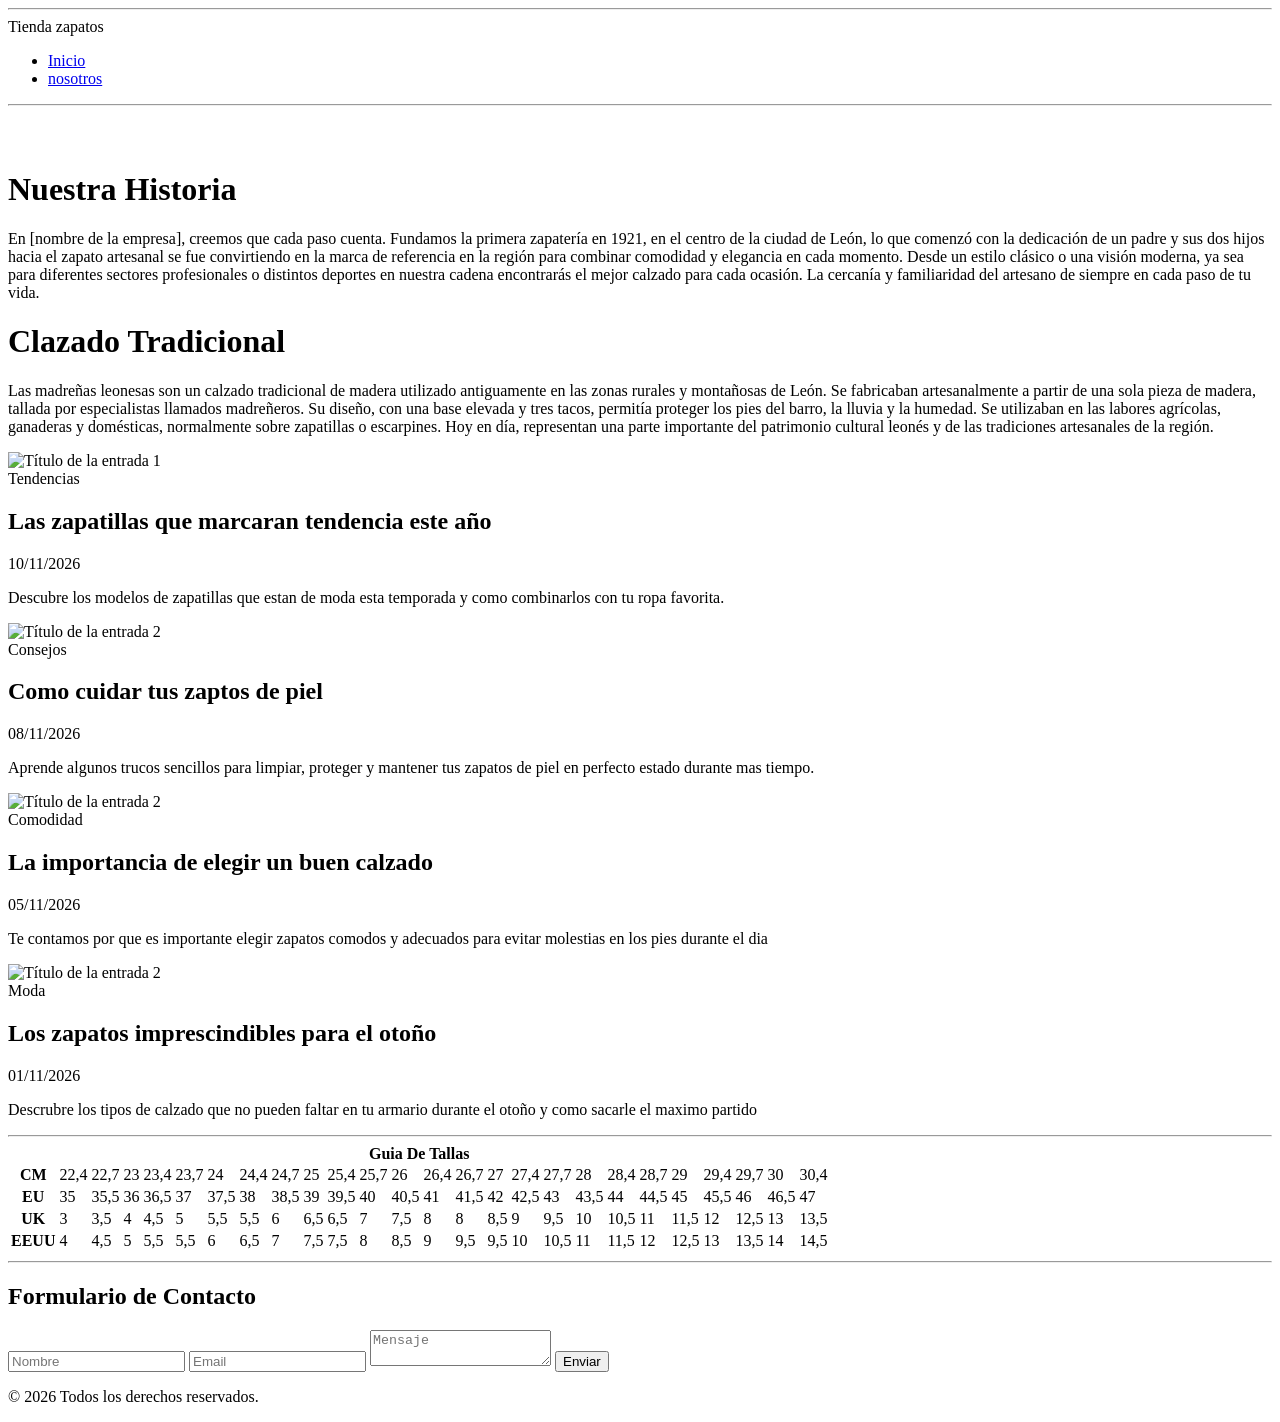
==== vistas/nosotros.html @ cf903756 "Add files via upload agregacion de la vista nosotros.html" ====
<!DOCTYPE html>
<html lang="en">

<head>
    <meta charset="UTF-8">
    <meta name="viewport" content="width=device-width, initial-scale=1.0">
    <title>nosotros</title>
    <link rel="stylesheet" href="css/nosotros.css">
</head>

<body>
    <header>
        <hr>
        <nav>
            <div class="logo">Tienda zapatos</div>
              <ul class="menu">
                <li><a href="#inicio">Inicio</a></li>
                <li><a href="nosotros.html">nosotros</a></li>
            </ul>
            
        </nav>
    </header>
    <hr>
    
        <br><br>

           <div class="contenedor-tarjetas">

                <div class="tarjeta">
                    <h1>Nuestra Historia</h1>
                    <div class="propiedad">
                        <p class="descripcion">En [nombre de la empresa], creemos que cada paso cuenta.
                        Fundamos la primera zapatería en 1921, en el centro de la ciudad de León, lo que comenzó con la dedicación de
                        un padre y sus dos hijos hacia el zapato artesanal se fue convirtiendo en la marca de referencia en la región para combinar comodidad
                        y elegancia en cada momento. Desde un estilo clásico o una visión moderna, ya sea para diferentes sectores profesionales
                        o distintos deportes en nuestra cadena encontrarás el mejor calzado para cada ocasión. La cercanía y familiaridad del artesano de
                        siempre en cada paso de tu vida.
                            </p>
                    
                    </div>
                    
                </div>

                   <div class="tarjeta">
                        <h1>Clazado Tradicional</h1>
                        <p class="descripcion">
                            Las madreñas leonesas son un calzado tradicional de madera utilizado antiguamente
                            en las zonas rurales y montañosas de León. Se fabricaban artesanalmente a partir
                            de una sola pieza de madera, tallada por especialistas llamados madreñeros. Su diseño,
                            con una base elevada y tres tacos, permitía proteger los pies del barro, la lluvia y
                            la humedad. Se utilizaban en las labores agrícolas, ganaderas y domésticas, normalmente
                            sobre zapatillas o escarpines. Hoy en día, representan una parte importante del
                            patrimonio cultural leonés y de las tradiciones artesanales de la región.
                        </p>
                    </div>
            </div>
        
        <div class="mayor">
            <div class="caja2">

                <article class="post">
                    <div class="post-imagen">
                        <img src="./img/nosotros/1.jpg" alt="Título de la entrada 1">
                    </div>
                    <div class="post-info">
                        <span class="post-categoria">Tendencias</span>
                        <h2>Las zapatillas que marcaran tendencia este año</h2>
                        <p class="post-fecha">10/11/2026</p>
                        <p>Descubre los modelos de zapatillas que estan de moda esta temporada
                            y como combinarlos con tu ropa favorita.
                        </p>
                    </div>
                </article>

                <!-- Artículo 2 -->
                <article class="post">
                    <div class="post-imagen">
                        <img src="./img/nosotros/2.jpg" alt="Título de la entrada 2">
                    </div>
                    <div class="post-info">
                        <span class="post-categoria">Consejos</span>
                        <h2>Como cuidar tus zaptos de piel</h2>
                        <p class="post-fecha">08/11/2026</p>
                        <p>Aprende algunos trucos sencillos para limpiar, proteger y mantener tus zapatos de piel en
                            perfecto estado durante mas tiempo.
                        </p>
                    </div>
                </article>
            </div>
            <div class="caja2">

                <article class="post">
                    <div class="post-imagen">
                        <img src="./img/nosotros/3.jpg" alt="Título de la entrada 2">
                    </div>
                    <div class="post-info">
                        <span class="post-categoria">Comodidad</span>
                        <h2>La importancia de elegir un buen calzado </h2>
                        <p class="post-fecha">05/11/2026</p>
                        <p>Te contamos por que es importante elegir zapatos comodos y adecuados para evitar
                            molestias en los pies durante el dia
                        </p>
                    </div>
                </article>

                <article class="post">
                    <div class="post-imagen">
                        <img src="./img/nosotros/4.jpg" alt="Título de la entrada 2">
                    </div>
                    <div class="post-info">
                        <span class="post-categoria">Moda</span>
                        <h2>Los zapatos imprescindibles para el otoño</h2>
                        <p class="post-fecha">01/11/2026</p>
                        <p>Descrubre los tipos de calzado que no pueden faltar en tu armario durante el otoño
                            y como sacarle el maximo partido
                        </p>
                    </div>
                </article>

            </div>
        </div>
        <hr>
        <div class="caja3">
                <table class="tallas">
                    <caption class="titulotab"><strong>Guia De Tallas</strong></caption>
                    <tbody>
                        <tr>
                            <th scope="row">CM</th>
                            <td>22,4</td>
                            <td>22,7</td>
                            <td>23</td>
                            <td>23,4</td>
                            <td>23,7</td>
                            <td>24</td>
                            <td>24,4</td>
                            <td>24,7</td>
                            <td>25</td>
                            <td>25,4</td>
                            <td>25,7</td>
                            <td>26</td>
                            <td>26,4</td>
                            <td>26,7</td>
                            <td>27</td>
                            <td>27,4</td>
                            <td>27,7</td>
                            <td>28</td>
                            <td>28,4</td>
                            <td>28,7</td>
                            <td>29</td>
                            <td>29,4</td>
                            <td>29,7</td>
                            <td>30</td>
                            <td>30,4</td>
                        </tr>
                        <tr>
                            <th scope="row">EU</th>
                            <td>35</td>
                            <td>35,5</td>
                            <td>36</td>
                            <td>36,5</td>
                            <td>37</td>
                            <td>37,5</td>
                            <td>38</td>
                            <td>38,5</td>
                            <td>39</td>
                            <td>39,5</td>
                            <td>40</td>
                            <td>40,5</td>
                            <td>41</td>
                            <td>41,5</td>
                            <td>42</td>
                            <td>42,5</td>
                            <td>43</td>
                            <td>43,5</td>
                            <td>44</td>
                            <td>44,5</td>
                            <td>45</td>
                            <td>45,5</td>
                            <td>46</td>
                            <td>46,5</td>
                            <td>47</td>
                        </tr>
                        <tr>
                            <th scope="row">UK</th>
                            <td>3</td>
                            <td>3,5</td>
                            <td>4</td>
                            <td>4,5</td>
                            <td>5</td>
                            <td>5,5</td>
                            <td>5,5</td>
                            <td>6</td>
                            <td>6,5</td>
                            <td>6,5</td>
                            <td>7</td>
                            <td>7,5</td>
                            <td>8</td>
                            <td>8</td>
                            <td>8,5</td>
                            <td>9</td>
                            <td>9,5</td>
                            <td>10</td>
                            <td>10,5</td>
                            <td>11</td>
                            <td>11,5</td>
                            <td>12</td>
                            <td>12,5</td>
                            <td>13</td>
                            <td>13,5</td>
                        </tr>
                        <tr>
                            <th scope="row">EEUU</th>
                            <td>4</td>
                            <td>4,5</td>
                            <td>5</td>
                            <td>5,5</td>
                            <td>5,5</td>
                            <td>6</td>
                            <td>6,5</td>
                            <td>7</td>
                            <td>7,5</td>
                            <td>7,5</td>
                            <td>8</td>
                            <td>8,5</td>
                            <td>9</td>
                            <td>9,5</td>
                            <td>9,5</td>
                            <td>10</td>
                            <td>10,5</td>
                            <td>11</td>
                            <td>11,5</td>
                            <td>12</td>
                            <td>12,5</td>
                            <td>13</td>
                            <td>13,5</td>
                            <td>14</td>
                            <td>14,5</td>
                        </tr>
                    </tbody>
                </table>
            </div>
     <hr>

        <section id="contacto">
            <h2>Formulario de Contacto</h2>
            <form action="#" method="post">
                <input type="text" id="nombre" name="nombre" placeholder="Nombre" aria-label="Nombre" required>
                <input type="email" id="email" name="email" placeholder="Email" aria-label="Email" required>
                <textarea id="mensaje" name="mensaje" placeholder="Mensaje" aria-label="Mensaje" required></textarea>
                <button type="submit">Enviar</button>
            </form>
        </section>
    

    <footer>
        <p>&copy; 2026 Todos los derechos reservados.</p>
    </footer>
</body>

</html>
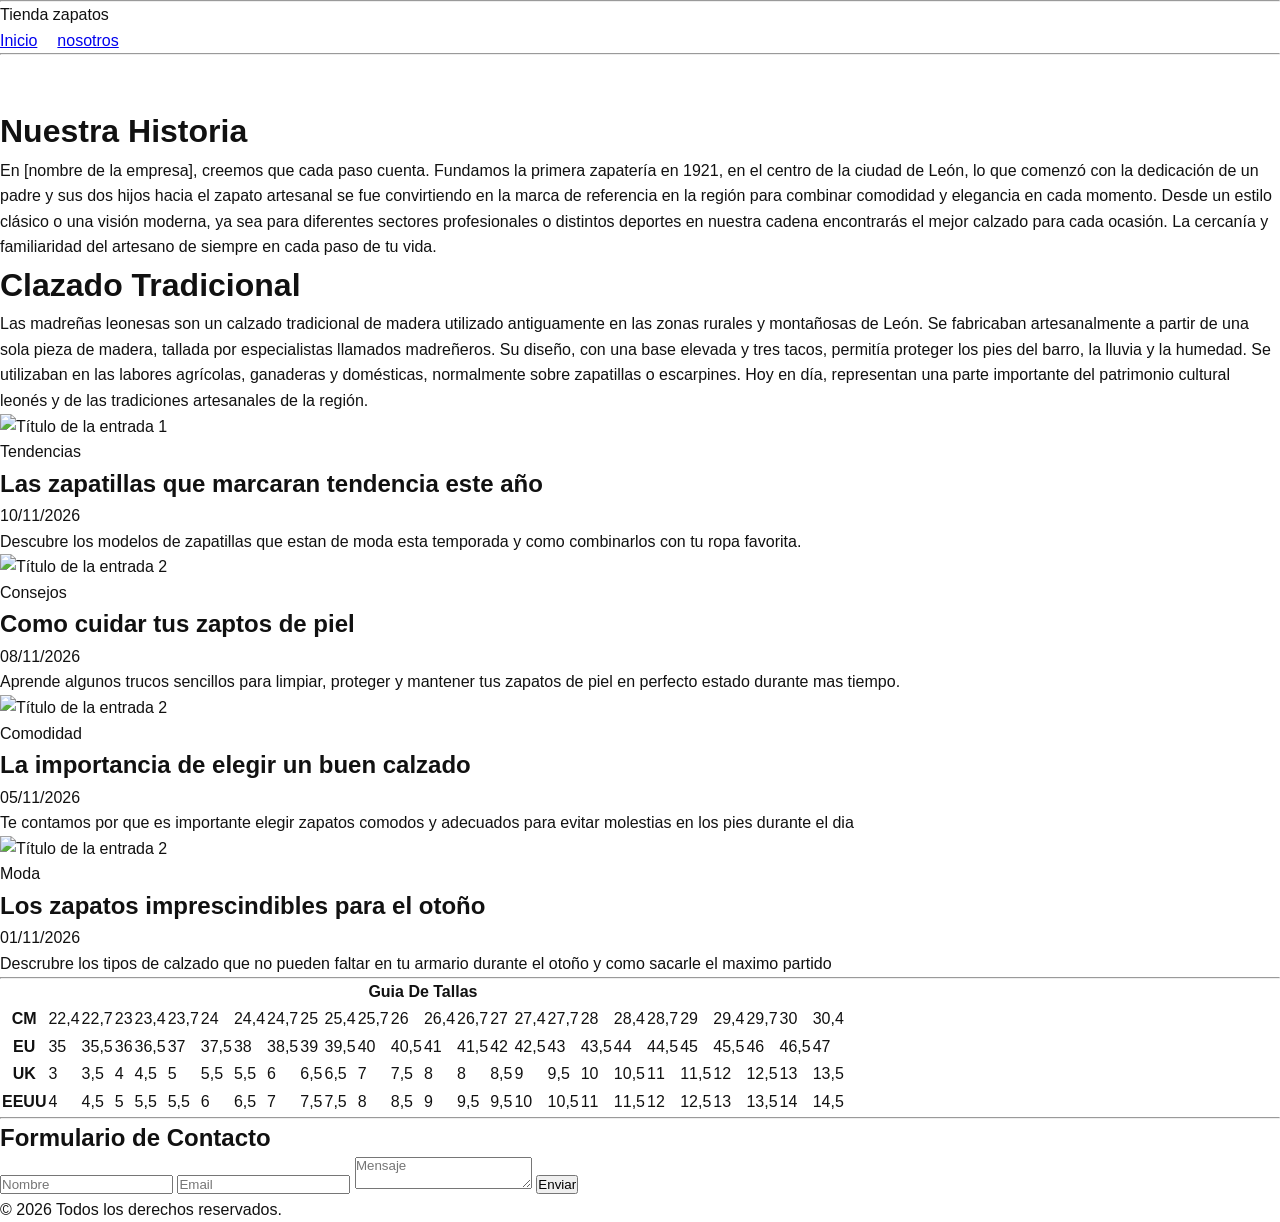
==== commit f6ced83c: "Actualización de CSS" ====
--- a/vistas/nosotros.html
+++ b/vistas/nosotros.html
@@ -5,10 +5,10 @@
     <meta charset="UTF-8">
     <meta name="viewport" content="width=device-width, initial-scale=1.0">
     <title>nosotros</title>
-    <link rel="stylesheet" href="css/nosotros.css">
+    <link rel="stylesheet" href="../css/estilosindex.css">
 </head>
 
-<body>
+<body class="pagina-nosotros">
     <header>
         <hr>
         <nav>
--- a/css/estilosindex.css
+++ b/css/estilosindex.css
@@ -0,0 +1,600 @@
+/* ==========================================================================
+   HOJA DE ESTILOS ÚNICA DEL SITIO
+   --------------------------------------------------------------------------
+   Sustituye a: estilosindex.css + estilos.css + css-ofertas.css
+
+   Cada página activa sus estilos propios con una clase en el <body>:
+     index.html       -> <body class="pagina-index">
+     novedades.html   -> <body class="pagina-novedades">
+     ofertas.html     -> <body class="pagina-ofertas">
+
+   Índice
+     1. Reset y base
+     2. Componentes compartidos (logo, tarjeta de zapato)
+     3. Página: Index
+     4. Página: Novedades
+     5. Página: Ofertas
+     6. Responsive (Index)
+   ========================================================================== */
+
+
+/* ==========================================================================
+   1. RESET Y BASE
+   ========================================================================== */
+* {
+    margin: 0;
+    padding: 0;
+    box-sizing: border-box;
+    font-family: Arial, sans-serif;
+}
+
+body {
+    line-height: 1.6;
+    color: #111;
+    background-color: #fff;
+}
+
+
+/* ==========================================================================
+   2. COMPONENTES COMPARTIDOS
+   ========================================================================== */
+
+/* Logo en imagen (index y novedades) */
+.logo img {
+    height: 35px;
+    width: auto;
+    display: block;
+}
+
+/* Cabecera clara (index y novedades) */
+.pagina-index header,
+.pagina-novedades header {
+    background-color: #fff;
+    box-shadow: 0 2px 5px rgba(0, 0, 0, 0.1);
+}
+
+.pagina-index header > div,
+.pagina-novedades header > nav {
+    max-width: 1200px;
+    margin: 0 auto;
+    padding: 1rem 2rem;
+    display: flex;
+    justify-content: space-between;
+    align-items: center;
+}
+
+/* Menú de navegación (index y novedades) */
+.pagina-index nav ul,
+.pagina-novedades nav ul {
+    display: flex;
+    align-items: center;
+    gap: 2rem;
+    list-style: none;
+    color: #333;
+    font-size: 0.95rem;
+    font-weight: 600;
+}
+
+.pagina-index nav a,
+.pagina-novedades nav a {
+    text-decoration: none;
+    color: #333;
+    transition: color 0.3s;
+}
+
+.pagina-index nav a:hover,
+.pagina-novedades nav a:hover {
+    color: #888;
+}
+
+/* Contenedor central de secciones (index y novedades) */
+.pagina-index main section,
+.pagina-novedades #imagenes {
+    max-width: 1200px;
+    margin: 0 auto 4rem auto;
+    padding: 0 2rem;
+}
+
+/* Tarjeta de zapato (index y novedades) */
+.zapatos {
+    background-color: transparent;
+    color: #111;
+}
+
+.caja-imagen {
+    position: relative;
+    background-color: #f3f3f1;
+    aspect-ratio: 1 / 1;
+    display: flex;
+    align-items: center;
+    justify-content: center;
+    margin-bottom: 0.75rem;
+    overflow: hidden;
+}
+
+.etiqueta-nuevo {
+    position: absolute;
+    top: 12px;
+    left: 12px;
+    background-color: #fff;
+    color: #111;
+    font-size: 0.75rem;
+    font-weight: bold;
+    padding: 3px 10px;
+    z-index: 1;
+}
+
+.imagenZapato {
+    width: 100%;
+    height: 100%;
+    object-fit: cover;
+    transition: transform 0.3s;
+}
+
+.zapatos:hover .imagenZapato {
+    transform: scale(1.05);
+}
+
+.zapatos h2 {
+    font-size: 1rem;
+    margin-bottom: 0.2rem;
+}
+
+.zapatos .descripcion {
+    color: #757575;
+    font-size: 0.875rem;
+    margin-bottom: 0.4rem;
+}
+
+.zapatos .precio {
+    font-size: 0.95rem;
+    color: #111;
+    font-weight: bold;
+}
+
+
+/* ==========================================================================
+   3. PÁGINA: INDEX
+   ========================================================================== */
+
+/* Presentación principal */
+.pagina-index .titulo {
+    background-color: #030d1b;
+    padding: 4rem 2rem;
+    margin-bottom: 2.5rem;
+    display: flex;
+    align-items: center;
+    justify-content: center;
+    gap: 3rem;
+}
+
+.pagina-index .titulo > div {
+    flex: 1;
+    max-width: 600px;
+}
+
+.pagina-index .contenedor-titulo {
+    max-width: 600px;
+    margin: 0 auto;
+}
+
+.pagina-index .titulo h1 {
+    font-size: 3rem;
+    font-weight: 900;
+    text-transform: uppercase;
+    color: #bbb;
+    margin-bottom: 1rem;
+    line-height: 1.2;
+}
+
+.pagina-index .titulo p {
+    color: #a2a2a2;
+    font-size: 1rem;
+    margin-bottom: 1.5rem;
+}
+
+.pagina-index .titulo img {
+    width: 100%;
+    max-height: 400px;
+    object-fit: contain;
+    display: block;
+    mask-image: radial-gradient(circle, black 60%, transparent 100%);
+}
+
+/* Botones */
+.pagina-index button {
+    border: none;
+    padding: 0.8rem 1.5rem;
+    margin-right: 0.5rem;
+    background-color: #111;
+    cursor: pointer;
+    transition: background-color 0.3s;
+}
+
+.pagina-index button a {
+    color: #fff;
+    text-decoration: none;
+    font-weight: bold;
+    font-size: 0.9rem;
+}
+
+.pagina-index button:hover {
+    background-color: #555;
+}
+
+/* Títulos de sección
+   (:where() mantiene la especificidad baja para que ".zapatos h2" siga ganando) */
+:where(.pagina-index) main section h2 {
+    font-size: 1.8rem;
+    margin-bottom: 1.5rem;
+    font-weight: 800;
+}
+
+/* Categorías */
+.pagina-index main section:first-of-type > div {
+    display: grid;
+    grid-template-columns: repeat(5, 1fr);
+    gap: 1.5rem;
+}
+
+.pagina-index main section:first-of-type h2 {
+    grid-column: 1 / -1;
+}
+
+.pagina-index main section:first-of-type a {
+    text-decoration: none;
+    color: #111;
+    text-align: center;
+    background-color: #f3f3f1;
+    overflow: hidden;
+    transition: transform 0.3s;
+}
+
+.pagina-index main section:first-of-type a:hover {
+    transform: translateY(-5px);
+}
+
+.pagina-index main section:first-of-type img {
+    width: 100%;
+    height: 180px;
+    object-fit: cover;
+    display: block;
+}
+
+.pagina-index main section:first-of-type a p {
+    padding: 0.8rem;
+    font-weight: bold;
+    font-size: 1rem;
+}
+
+/* Productos destacados */
+.pagina-index .grid {
+    display: grid;
+    grid-template-columns: repeat(4, 1fr);
+    gap: 2rem;
+}
+
+/* Footer */
+.pagina-index footer {
+    background-color: #111;
+    color: #fff;
+    padding: 2rem;
+    margin-top: 3rem;
+}
+
+.pagina-index footer > div {
+    max-width: 1200px;
+    margin: 0 auto;
+    display: flex;
+    justify-content: space-between;
+    align-items: center;
+    font-size: 0.9rem;
+}
+
+
+/* ==========================================================================
+   4. PÁGINA: NOVEDADES
+   ========================================================================== */
+
+/* Banner de título */
+.pagina-novedades .titulo {
+    background-color: #f3f3f1;
+    padding: 3rem 2rem;
+    margin-bottom: 2.5rem;
+}
+
+.pagina-novedades .contenedor-titulo {
+    max-width: 1200px;
+    margin: 0 auto;
+}
+
+.pagina-novedades .titulo h1 {
+    font-size: 3rem;
+    font-weight: 900;
+    text-transform: uppercase;
+    color: #111;
+    margin-bottom: 0.5rem;
+}
+
+.pagina-novedades .titulo p {
+    color: #666;
+    font-size: 1rem;
+}
+
+/* Rejilla de zapatos */
+.pagina-novedades .contenedor-imagenes {
+    display: grid;
+    grid-template-columns: repeat(auto-fit, minmax(300px, 1fr));
+    gap: 2rem;
+}
+
+/* Conserva la altura fija que tenía esta página (bórralo para que la foto
+   rellene todo el cuadrado, como en index) */
+.pagina-novedades .imagenZapato {
+    height: 200px;
+}
+
+
+/* ==========================================================================
+   5. PÁGINA: OFERTAS
+   ========================================================================== */
+.pagina-ofertas {
+    line-height: normal;
+    color: #222;
+    background: #f5f5f5;
+}
+
+/* Accesibilidad: texto solo para lectores de pantalla */
+.sr-only {
+    position: absolute;
+    width: 1px;
+    height: 1px;
+    padding: 0;
+    margin: -1px;
+    overflow: hidden;
+    clip: rect(0, 0, 0, 0);
+    white-space: nowrap;
+    border: 0;
+}
+
+.wrap {
+    width: 90%;
+    max-width: 1200px;
+    margin: auto;
+}
+
+.enlace {
+    color: inherit;
+    text-decoration: none;
+}
+
+/* Menú y pie */
+.cabecera,
+.pie {
+    padding: 20px 0;
+    background: #181818;
+    color: white;
+}
+
+.bar,
+.pie-contenido,
+.catalogo-head {
+    display: flex;
+    justify-content: space-between;
+    align-items: center;
+    gap: 20px;
+}
+
+.pagina-ofertas .logo {
+    font-size: 36px;
+    font-weight: bold;
+    text-transform: uppercase;
+}
+
+.menu,
+.redes-sociales {
+    display: flex;
+    flex-wrap: wrap;
+    gap: 20px;
+    list-style: none;
+    padding: 0;
+    margin: 0;
+}
+
+.enlace-menu {
+    display: inline-block;
+    padding: 8px 0;
+}
+
+.enlace-menu:hover,
+.enlace-social:hover,
+.activo {
+    color: #ffab70;
+}
+
+.pie {
+    font-size: 14px;
+    color: #ccc;
+}
+
+.enlace-social {
+    display: inline-block;
+    padding: 8px;
+    font-size: 24px;
+}
+
+/* Catálogo */
+.catalogo {
+    padding: 32px 0;
+}
+
+.catalogo-head {
+    margin-bottom: 24px;
+}
+
+.pagina-ofertas .titulo,
+.nombre,
+.precios {
+    margin: 0;
+}
+
+.pagina-ofertas .titulo {
+    margin-top: 12px;
+    font-size: 28px;
+}
+
+.nombre {
+    font-size: 23px;
+}
+
+.ofertas-grid {
+    display: grid;
+    grid-template-columns: repeat(3, 1fr);
+    gap: 24px;
+}
+
+.producto {
+    background: white;
+    border: 1px solid #ddd;
+    border-radius: 8px;
+    overflow: hidden;
+}
+
+.producto-foto {
+    position: relative;
+}
+
+.imagen {
+    display: block;
+    width: 100%;
+    aspect-ratio: 4 / 3;
+    object-fit: cover;
+}
+
+.descuento {
+    position: absolute;
+    top: 12px;
+    left: 12px;
+    padding: 8px;
+    background: #a52c22;
+    color: white;
+    font-weight: bold;
+}
+
+.producto-info {
+    padding: 20px;
+}
+
+.categoria,
+.pagina-ofertas .descripcion {
+    color: #555;
+    font-size: 14px;
+    line-height: 1.5;
+}
+
+.categoria {
+    margin: 0 0 8px;
+}
+
+.pagina-ofertas .descripcion {
+    margin: 14px 0;
+}
+
+.pagina-ofertas .precio {
+    color: #a52c22;
+    font-size: 25px;
+    font-weight: bold;
+}
+
+.precio-anterior {
+    margin-left: 12px;
+    color: #666;
+}
+
+
+/* ==========================================================================
+   6. RESPONSIVE (INDEX)
+   ========================================================================== */
+
+/* Tablet */
+@media (max-width: 900px) {
+    .pagina-index nav ul {
+        gap: 1rem;
+        flex-wrap: wrap;
+    }
+
+    .pagina-index .titulo {
+        gap: 1.5rem;
+    }
+
+    .pagina-index .titulo h1 {
+        font-size: 2.3rem;
+    }
+
+    .pagina-index .grid {
+        grid-template-columns: repeat(2, 1fr);
+    }
+
+    .pagina-index main section:first-of-type > div {
+        grid-template-columns: repeat(3, 1fr);
+    }
+}
+
+/* Móvil */
+@media (max-width: 600px) {
+    .pagina-index header > div {
+        flex-direction: column;
+        gap: 1rem;
+    }
+
+    .pagina-index nav ul {
+        justify-content: center;
+        gap: 0.8rem 1rem;
+    }
+
+    .pagina-index nav a {
+        font-size: 0.85rem;
+    }
+
+    .pagina-index .titulo {
+        flex-direction: column;
+        padding: 2.5rem 1.5rem;
+        text-align: center;
+    }
+
+    .pagina-index .titulo h1 {
+        font-size: 2rem;
+    }
+
+    .pagina-index .titulo > div {
+        width: 100%;
+    }
+
+    .pagina-index .titulo img {
+        max-height: 250px;
+    }
+
+    .pagina-index main section {
+        padding: 0 1.2rem;
+    }
+
+    .pagina-index main section:first-of-type > div {
+        grid-template-columns: repeat(2, 1fr);
+        gap: 1rem;
+    }
+
+    .pagina-index main section:first-of-type img {
+        height: 130px;
+    }
+
+    .pagina-index .grid {
+        grid-template-columns: repeat(2, 1fr);
+        gap: 1rem;
+    }
+
+    .pagina-index footer > div {
+        flex-direction: column;
+        gap: 0.5rem;
+        text-align: center;
+    }
+}
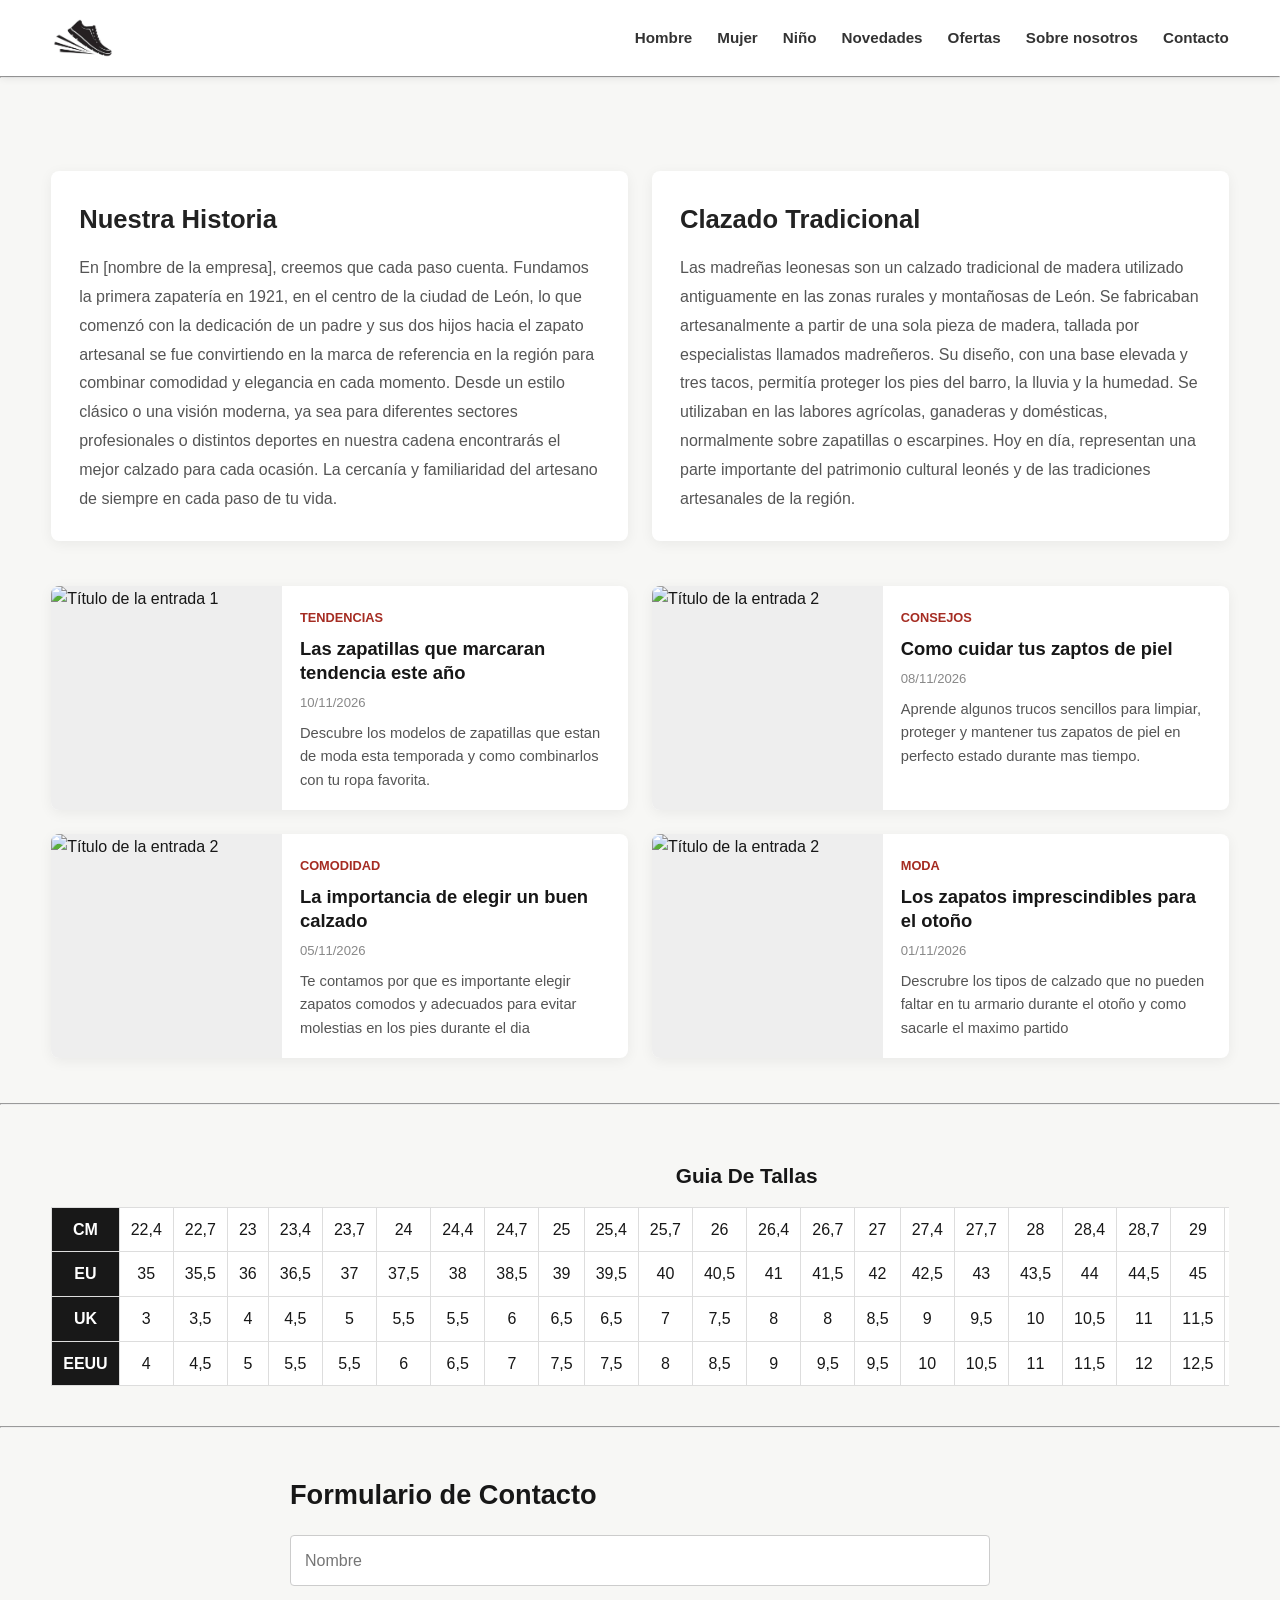
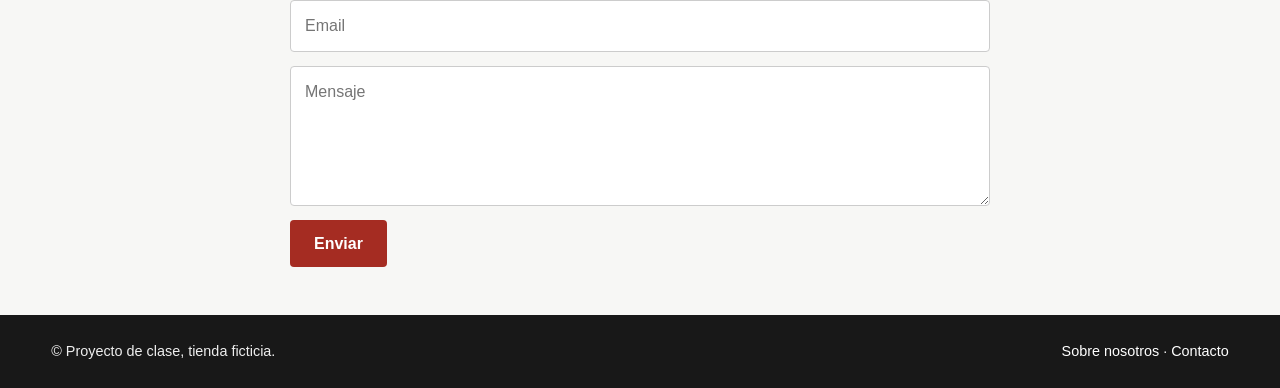
==== commit 17b89026: "Modificación y ajustes de css para novedades.html y ofertas.html" ====
--- a/vistas/nosotros.html
+++ b/vistas/nosotros.html
@@ -1,259 +1,278 @@
+<!-- ./vistas/nosotros.html -->
 <!DOCTYPE html>
-<html lang="en">
+<html lang="es">
 
 <head>
     <meta charset="UTF-8">
     <meta name="viewport" content="width=device-width, initial-scale=1.0">
-    <title>nosotros</title>
+    <title>Sobre nosotros</title>
     <link rel="stylesheet" href="../css/estilosindex.css">
 </head>
 
 <body class="pagina-nosotros">
     <header>
-        <hr>
-        <nav>
-            <div class="logo">Tienda zapatos</div>
-              <ul class="menu">
-                <li><a href="#inicio">Inicio</a></li>
-                <li><a href="nosotros.html">nosotros</a></li>
-            </ul>
-            
-        </nav>
+        <div>
+            <div class="logo">
+                <a href="../index.html">
+                    <img src="../media/logo.png" alt="Imagen de marca">
+                </a>
+            </div>
+            <nav>
+                <ul>
+                    <li><a href="./hombre.html">Hombre</a></li>
+                    <li><a href="./mujer.html">Mujer</a></li>
+                    <li><a href="./ninyo.html">Niño</a></li>
+                    <li><a href="./novedades.html">Novedades</a></li>
+                    <li><a href="./ofertas.html">Ofertas</a></li>
+                    <li><a href="./nosotros.html">Sobre nosotros</a></li>
+                    <li><a href="./nosotros.html#contacto">Contacto</a></li>
+                </ul>
+            </nav>
+        </div>
     </header>
     <hr>
-    
-        <br><br>
-
-           <div class="contenedor-tarjetas">
-
-                <div class="tarjeta">
-                    <h1>Nuestra Historia</h1>
-                    <div class="propiedad">
-                        <p class="descripcion">En [nombre de la empresa], creemos que cada paso cuenta.
-                        Fundamos la primera zapatería en 1921, en el centro de la ciudad de León, lo que comenzó con la dedicación de
-                        un padre y sus dos hijos hacia el zapato artesanal se fue convirtiendo en la marca de referencia en la región para combinar comodidad
-                        y elegancia en cada momento. Desde un estilo clásico o una visión moderna, ya sea para diferentes sectores profesionales
-                        o distintos deportes en nuestra cadena encontrarás el mejor calzado para cada ocasión. La cercanía y familiaridad del artesano de
-                        siempre en cada paso de tu vida.
-                            </p>
-                    
-                    </div>
-                    
-                </div>
-
-                   <div class="tarjeta">
-                        <h1>Clazado Tradicional</h1>
-                        <p class="descripcion">
-                            Las madreñas leonesas son un calzado tradicional de madera utilizado antiguamente
-                            en las zonas rurales y montañosas de León. Se fabricaban artesanalmente a partir
-                            de una sola pieza de madera, tallada por especialistas llamados madreñeros. Su diseño,
-                            con una base elevada y tres tacos, permitía proteger los pies del barro, la lluvia y
-                            la humedad. Se utilizaban en las labores agrícolas, ganaderas y domésticas, normalmente
-                            sobre zapatillas o escarpines. Hoy en día, representan una parte importante del
-                            patrimonio cultural leonés y de las tradiciones artesanales de la región.
-                        </p>
-                    </div>
+
+    <br><br>
+
+    <div class="contenedor-tarjetas">
+
+        <div class="tarjeta">
+            <h1>Nuestra Historia</h1>
+            <div class="propiedad">
+                <p class="descripcion">En [nombre de la empresa], creemos que cada paso cuenta.
+                    Fundamos la primera zapatería en 1921, en el centro de la ciudad de León, lo que comenzó con la
+                    dedicación de
+                    un padre y sus dos hijos hacia el zapato artesanal se fue convirtiendo en la marca de referencia en
+                    la región para combinar comodidad
+                    y elegancia en cada momento. Desde un estilo clásico o una visión moderna, ya sea para diferentes
+                    sectores profesionales
+                    o distintos deportes en nuestra cadena encontrarás el mejor calzado para cada ocasión. La cercanía y
+                    familiaridad del artesano de
+                    siempre en cada paso de tu vida.
+                </p>
+
             </div>
-        
-        <div class="mayor">
-            <div class="caja2">
-
-                <article class="post">
-                    <div class="post-imagen">
-                        <img src="./img/nosotros/1.jpg" alt="Título de la entrada 1">
-                    </div>
-                    <div class="post-info">
-                        <span class="post-categoria">Tendencias</span>
-                        <h2>Las zapatillas que marcaran tendencia este año</h2>
-                        <p class="post-fecha">10/11/2026</p>
-                        <p>Descubre los modelos de zapatillas que estan de moda esta temporada
-                            y como combinarlos con tu ropa favorita.
-                        </p>
-                    </div>
-                </article>
-
-                <!-- Artículo 2 -->
-                <article class="post">
-                    <div class="post-imagen">
-                        <img src="./img/nosotros/2.jpg" alt="Título de la entrada 2">
-                    </div>
-                    <div class="post-info">
-                        <span class="post-categoria">Consejos</span>
-                        <h2>Como cuidar tus zaptos de piel</h2>
-                        <p class="post-fecha">08/11/2026</p>
-                        <p>Aprende algunos trucos sencillos para limpiar, proteger y mantener tus zapatos de piel en
-                            perfecto estado durante mas tiempo.
-                        </p>
-                    </div>
-                </article>
-            </div>
-            <div class="caja2">
-
-                <article class="post">
-                    <div class="post-imagen">
-                        <img src="./img/nosotros/3.jpg" alt="Título de la entrada 2">
-                    </div>
-                    <div class="post-info">
-                        <span class="post-categoria">Comodidad</span>
-                        <h2>La importancia de elegir un buen calzado </h2>
-                        <p class="post-fecha">05/11/2026</p>
-                        <p>Te contamos por que es importante elegir zapatos comodos y adecuados para evitar
-                            molestias en los pies durante el dia
-                        </p>
-                    </div>
-                </article>
-
-                <article class="post">
-                    <div class="post-imagen">
-                        <img src="./img/nosotros/4.jpg" alt="Título de la entrada 2">
-                    </div>
-                    <div class="post-info">
-                        <span class="post-categoria">Moda</span>
-                        <h2>Los zapatos imprescindibles para el otoño</h2>
-                        <p class="post-fecha">01/11/2026</p>
-                        <p>Descrubre los tipos de calzado que no pueden faltar en tu armario durante el otoño
-                            y como sacarle el maximo partido
-                        </p>
-                    </div>
-                </article>
-
-            </div>
-        </div>
-        <hr>
-        <div class="caja3">
-                <table class="tallas">
-                    <caption class="titulotab"><strong>Guia De Tallas</strong></caption>
-                    <tbody>
-                        <tr>
-                            <th scope="row">CM</th>
-                            <td>22,4</td>
-                            <td>22,7</td>
-                            <td>23</td>
-                            <td>23,4</td>
-                            <td>23,7</td>
-                            <td>24</td>
-                            <td>24,4</td>
-                            <td>24,7</td>
-                            <td>25</td>
-                            <td>25,4</td>
-                            <td>25,7</td>
-                            <td>26</td>
-                            <td>26,4</td>
-                            <td>26,7</td>
-                            <td>27</td>
-                            <td>27,4</td>
-                            <td>27,7</td>
-                            <td>28</td>
-                            <td>28,4</td>
-                            <td>28,7</td>
-                            <td>29</td>
-                            <td>29,4</td>
-                            <td>29,7</td>
-                            <td>30</td>
-                            <td>30,4</td>
-                        </tr>
-                        <tr>
-                            <th scope="row">EU</th>
-                            <td>35</td>
-                            <td>35,5</td>
-                            <td>36</td>
-                            <td>36,5</td>
-                            <td>37</td>
-                            <td>37,5</td>
-                            <td>38</td>
-                            <td>38,5</td>
-                            <td>39</td>
-                            <td>39,5</td>
-                            <td>40</td>
-                            <td>40,5</td>
-                            <td>41</td>
-                            <td>41,5</td>
-                            <td>42</td>
-                            <td>42,5</td>
-                            <td>43</td>
-                            <td>43,5</td>
-                            <td>44</td>
-                            <td>44,5</td>
-                            <td>45</td>
-                            <td>45,5</td>
-                            <td>46</td>
-                            <td>46,5</td>
-                            <td>47</td>
-                        </tr>
-                        <tr>
-                            <th scope="row">UK</th>
-                            <td>3</td>
-                            <td>3,5</td>
-                            <td>4</td>
-                            <td>4,5</td>
-                            <td>5</td>
-                            <td>5,5</td>
-                            <td>5,5</td>
-                            <td>6</td>
-                            <td>6,5</td>
-                            <td>6,5</td>
-                            <td>7</td>
-                            <td>7,5</td>
-                            <td>8</td>
-                            <td>8</td>
-                            <td>8,5</td>
-                            <td>9</td>
-                            <td>9,5</td>
-                            <td>10</td>
-                            <td>10,5</td>
-                            <td>11</td>
-                            <td>11,5</td>
-                            <td>12</td>
-                            <td>12,5</td>
-                            <td>13</td>
-                            <td>13,5</td>
-                        </tr>
-                        <tr>
-                            <th scope="row">EEUU</th>
-                            <td>4</td>
-                            <td>4,5</td>
-                            <td>5</td>
-                            <td>5,5</td>
-                            <td>5,5</td>
-                            <td>6</td>
-                            <td>6,5</td>
-                            <td>7</td>
-                            <td>7,5</td>
-                            <td>7,5</td>
-                            <td>8</td>
-                            <td>8,5</td>
-                            <td>9</td>
-                            <td>9,5</td>
-                            <td>9,5</td>
-                            <td>10</td>
-                            <td>10,5</td>
-                            <td>11</td>
-                            <td>11,5</td>
-                            <td>12</td>
-                            <td>12,5</td>
-                            <td>13</td>
-                            <td>13,5</td>
-                            <td>14</td>
-                            <td>14,5</td>
-                        </tr>
-                    </tbody>
-                </table>
-            </div>
-     <hr>
-
-        <section id="contacto">
-            <h2>Formulario de Contacto</h2>
-            <form action="#" method="post">
-                <input type="text" id="nombre" name="nombre" placeholder="Nombre" aria-label="Nombre" required>
-                <input type="email" id="email" name="email" placeholder="Email" aria-label="Email" required>
-                <textarea id="mensaje" name="mensaje" placeholder="Mensaje" aria-label="Mensaje" required></textarea>
-                <button type="submit">Enviar</button>
-            </form>
-        </section>
-    
-
-    <footer>
-        <p>&copy; 2026 Todos los derechos reservados.</p>
+
+        </div>
+
+        <div class="tarjeta">
+            <h1>Clazado Tradicional</h1>
+            <p class="descripcion">
+                Las madreñas leonesas son un calzado tradicional de madera utilizado antiguamente
+                en las zonas rurales y montañosas de León. Se fabricaban artesanalmente a partir
+                de una sola pieza de madera, tallada por especialistas llamados madreñeros. Su diseño,
+                con una base elevada y tres tacos, permitía proteger los pies del barro, la lluvia y
+                la humedad. Se utilizaban en las labores agrícolas, ganaderas y domésticas, normalmente
+                sobre zapatillas o escarpines. Hoy en día, representan una parte importante del
+                patrimonio cultural leonés y de las tradiciones artesanales de la región.
+            </p>
+        </div>
+    </div>
+
+    <div class="mayor">
+        <div class="caja2">
+
+            <article class="post">
+                <div class="post-imagen">
+                    <img src="./img/nosotros/1.jpg" alt="Título de la entrada 1">
+                </div>
+                <div class="post-info">
+                    <span class="post-categoria">Tendencias</span>
+                    <h2>Las zapatillas que marcaran tendencia este año</h2>
+                    <p class="post-fecha">10/11/2026</p>
+                    <p>Descubre los modelos de zapatillas que estan de moda esta temporada
+                        y como combinarlos con tu ropa favorita.
+                    </p>
+                </div>
+            </article>
+
+            <!-- Artículo 2 -->
+            <article class="post">
+                <div class="post-imagen">
+                    <img src="./img/nosotros/2.jpg" alt="Título de la entrada 2">
+                </div>
+                <div class="post-info">
+                    <span class="post-categoria">Consejos</span>
+                    <h2>Como cuidar tus zaptos de piel</h2>
+                    <p class="post-fecha">08/11/2026</p>
+                    <p>Aprende algunos trucos sencillos para limpiar, proteger y mantener tus zapatos de piel en
+                        perfecto estado durante mas tiempo.
+                    </p>
+                </div>
+            </article>
+        </div>
+        <div class="caja2">
+
+            <article class="post">
+                <div class="post-imagen">
+                    <img src="./img/nosotros/3.jpg" alt="Título de la entrada 2">
+                </div>
+                <div class="post-info">
+                    <span class="post-categoria">Comodidad</span>
+                    <h2>La importancia de elegir un buen calzado </h2>
+                    <p class="post-fecha">05/11/2026</p>
+                    <p>Te contamos por que es importante elegir zapatos comodos y adecuados para evitar
+                        molestias en los pies durante el dia
+                    </p>
+                </div>
+            </article>
+
+            <article class="post">
+                <div class="post-imagen">
+                    <img src="./img/nosotros/4.jpg" alt="Título de la entrada 2">
+                </div>
+                <div class="post-info">
+                    <span class="post-categoria">Moda</span>
+                    <h2>Los zapatos imprescindibles para el otoño</h2>
+                    <p class="post-fecha">01/11/2026</p>
+                    <p>Descrubre los tipos de calzado que no pueden faltar en tu armario durante el otoño
+                        y como sacarle el maximo partido
+                    </p>
+                </div>
+            </article>
+
+        </div>
+    </div>
+    <hr>
+    <div class="caja3">
+        <table class="tallas">
+            <caption class="titulotab"><strong>Guia De Tallas</strong></caption>
+            <tbody>
+                <tr>
+                    <th scope="row">CM</th>
+                    <td>22,4</td>
+                    <td>22,7</td>
+                    <td>23</td>
+                    <td>23,4</td>
+                    <td>23,7</td>
+                    <td>24</td>
+                    <td>24,4</td>
+                    <td>24,7</td>
+                    <td>25</td>
+                    <td>25,4</td>
+                    <td>25,7</td>
+                    <td>26</td>
+                    <td>26,4</td>
+                    <td>26,7</td>
+                    <td>27</td>
+                    <td>27,4</td>
+                    <td>27,7</td>
+                    <td>28</td>
+                    <td>28,4</td>
+                    <td>28,7</td>
+                    <td>29</td>
+                    <td>29,4</td>
+                    <td>29,7</td>
+                    <td>30</td>
+                    <td>30,4</td>
+                </tr>
+                <tr>
+                    <th scope="row">EU</th>
+                    <td>35</td>
+                    <td>35,5</td>
+                    <td>36</td>
+                    <td>36,5</td>
+                    <td>37</td>
+                    <td>37,5</td>
+                    <td>38</td>
+                    <td>38,5</td>
+                    <td>39</td>
+                    <td>39,5</td>
+                    <td>40</td>
+                    <td>40,5</td>
+                    <td>41</td>
+                    <td>41,5</td>
+                    <td>42</td>
+                    <td>42,5</td>
+                    <td>43</td>
+                    <td>43,5</td>
+                    <td>44</td>
+                    <td>44,5</td>
+                    <td>45</td>
+                    <td>45,5</td>
+                    <td>46</td>
+                    <td>46,5</td>
+                    <td>47</td>
+                </tr>
+                <tr>
+                    <th scope="row">UK</th>
+                    <td>3</td>
+                    <td>3,5</td>
+                    <td>4</td>
+                    <td>4,5</td>
+                    <td>5</td>
+                    <td>5,5</td>
+                    <td>5,5</td>
+                    <td>6</td>
+                    <td>6,5</td>
+                    <td>6,5</td>
+                    <td>7</td>
+                    <td>7,5</td>
+                    <td>8</td>
+                    <td>8</td>
+                    <td>8,5</td>
+                    <td>9</td>
+                    <td>9,5</td>
+                    <td>10</td>
+                    <td>10,5</td>
+                    <td>11</td>
+                    <td>11,5</td>
+                    <td>12</td>
+                    <td>12,5</td>
+                    <td>13</td>
+                    <td>13,5</td>
+                </tr>
+                <tr>
+                    <th scope="row">EEUU</th>
+                    <td>4</td>
+                    <td>4,5</td>
+                    <td>5</td>
+                    <td>5,5</td>
+                    <td>5,5</td>
+                    <td>6</td>
+                    <td>6,5</td>
+                    <td>7</td>
+                    <td>7,5</td>
+                    <td>7,5</td>
+                    <td>8</td>
+                    <td>8,5</td>
+                    <td>9</td>
+                    <td>9,5</td>
+                    <td>9,5</td>
+                    <td>10</td>
+                    <td>10,5</td>
+                    <td>11</td>
+                    <td>11,5</td>
+                    <td>12</td>
+                    <td>12,5</td>
+                    <td>13</td>
+                    <td>13,5</td>
+                    <td>14</td>
+                    <td>14,5</td>
+                </tr>
+            </tbody>
+        </table>
+    </div>
+    <hr>
+
+    <section id="contacto">
+        <h2>Formulario de Contacto</h2>
+        <form action="#" method="post">
+            <input type="text" id="nombre" name="nombre" placeholder="Nombre" aria-label="Nombre" required>
+            <input type="email" id="email" name="email" placeholder="Email" aria-label="Email" required>
+            <textarea id="mensaje" name="mensaje" placeholder="Mensaje" aria-label="Mensaje" required></textarea>
+            <button type="submit">Enviar</button>
+        </form>
+    </section>
+
+
+    <footer class="pie">
+        <div>
+            <span>&copy; Proyecto de clase, tienda ficticia.</span>
+            <span>
+                <a href="./nosotros.html">Sobre nosotros</a> · <a href="./nosotros.html#contacto">Contacto</a>
+            </span>
+        </div>
     </footer>
 </body>
 
--- a/css/estilosindex.css
+++ b/css/estilosindex.css
@@ -1,350 +1,371 @@
-/* ==========================================================================
-   HOJA DE ESTILOS ÚNICA DEL SITIO
-   --------------------------------------------------------------------------
-   Sustituye a: estilosindex.css + estilos.css + css-ofertas.css
-
-   Cada página activa sus estilos propios con una clase en el <body>:
-     index.html       -> <body class="pagina-index">
-     novedades.html   -> <body class="pagina-novedades">
-     ofertas.html     -> <body class="pagina-ofertas">
-
-   Índice
-     1. Reset y base
-     2. Componentes compartidos (logo, tarjeta de zapato)
-     3. Página: Index
-     4. Página: Novedades
-     5. Página: Ofertas
-     6. Responsive (Index)
-   ========================================================================== */
-
-
-/* ==========================================================================
-   1. RESET Y BASE
-   ========================================================================== */
+/* =========================================================
+   ZANCADA — HOJA DE ESTILOS ÚNICA
+   Usar este archivo en todas las páginas:
+   index.html:   ./css/estilosindex.css
+   vistas/*.html: ../css/estilosindex.css
+   ========================================================= */
+
+/* 1. RESET Y ESTILOS GENERALES */
 * {
     margin: 0;
     padding: 0;
     box-sizing: border-box;
-    font-family: Arial, sans-serif;
+    font-family: Arial, Helvetica, sans-serif;
+}
+
+html {
+    scroll-behavior: smooth;
 }
 
 body {
+    min-width: 320px;
     line-height: 1.6;
-    color: #111;
-    background-color: #fff;
-}
-
-
-/* ==========================================================================
-   2. COMPONENTES COMPARTIDOS
-   ========================================================================== */
-
-/* Logo en imagen (index y novedades) */
-.logo img {
-    height: 35px;
-    width: auto;
-    display: block;
-}
-
-/* Cabecera clara (index y novedades) */
-.pagina-index header,
-.pagina-novedades header {
-    background-color: #fff;
-    box-shadow: 0 2px 5px rgba(0, 0, 0, 0.1);
-}
-
-.pagina-index header > div,
-.pagina-novedades header > nav {
-    max-width: 1200px;
+    color: #171717;
+    background: #fff;
+}
+
+img {
+    max-width: 100%;
+}
+
+a {
+    color: inherit;
+}
+
+button,
+input,
+textarea {
+    font: inherit;
+}
+
+/* 2. CABECERA Y NAVEGACIÓN — compartidas por todas las páginas */
+header {
+    position: relative;
+    z-index: 5;
+    width: 100%;
+    background: #fff;
+    box-shadow: 0 2px 8px rgba(0, 0, 0, .09);
+}
+
+header > div {
+    width: min(1200px, 92%);
+    min-height: 76px;
     margin: 0 auto;
-    padding: 1rem 2rem;
-    display: flex;
-    justify-content: space-between;
-    align-items: center;
-}
-
-/* Menú de navegación (index y novedades) */
-.pagina-index nav ul,
-.pagina-novedades nav ul {
+    padding: 12px 0;
     display: flex;
     align-items: center;
-    gap: 2rem;
+    justify-content: space-between;
+    gap: 24px;
+}
+
+.logo img {
+    display: block;
+    width: auto;
+    height: 42px;
+    object-fit: contain;
+}
+
+nav ul {
+    display: flex;
+    flex-wrap: wrap;
+    align-items: center;
+    justify-content: flex-end;
+    gap: 10px 25px;
     list-style: none;
+}
+
+nav a {
+    display: inline-block;
     color: #333;
-    font-size: 0.95rem;
+    font-size: .95rem;
     font-weight: 600;
-}
-
-.pagina-index nav a,
-.pagina-novedades nav a {
     text-decoration: none;
-    color: #333;
-    transition: color 0.3s;
-}
-
-.pagina-index nav a:hover,
-.pagina-novedades nav a:hover {
-    color: #888;
-}
-
-/* Contenedor central de secciones (index y novedades) */
-.pagina-index main section,
-.pagina-novedades #imagenes {
-    max-width: 1200px;
-    margin: 0 auto 4rem auto;
-    padding: 0 2rem;
-}
-
-/* Tarjeta de zapato (index y novedades) */
-.zapatos {
-    background-color: transparent;
-    color: #111;
-}
-
-.caja-imagen {
-    position: relative;
-    background-color: #f3f3f1;
-    aspect-ratio: 1 / 1;
+    transition: color .2s ease;
+}
+
+nav a:hover,
+nav a:focus-visible {
+    color: #a52c22;
+}
+
+/* 3. PIE DE PÁGINA — compartido */
+.pie {
+    margin-top: 48px;
+    padding: 25px 4%;
+    background: #181818;
+    color: #eee;
+}
+
+.pie > div {
+    width: min(1200px, 100%);
+    margin: 0 auto;
+    display: flex;
+    align-items: center;
+    justify-content: space-between;
+    gap: 16px;
+    font-size: .9rem;
+}
+
+.pie a {
+    color: #fff;
+    text-decoration: none;
+}
+
+.pie a:hover {
+    color: #ffab70;
+}
+
+/* 4. INICIO */
+.pagina-index .titulo {
+    min-height: 390px;
+    margin-bottom: 48px;
+    padding: 55px max(4%, calc((100% - 1200px) / 2));
     display: flex;
     align-items: center;
     justify-content: center;
-    margin-bottom: 0.75rem;
+    gap: 48px;
+    background: #030d1b;
+}
+
+.pagina-index .contenedor-titulo {
+    flex: 1 1 50%;
+    max-width: 600px;
+}
+
+.pagina-index .titulo h1 {
+    margin-bottom: 16px;
+    color: #f1f1f1;
+    font-size: clamp(2rem, 4vw, 3.2rem);
+    font-weight: 900;
+    line-height: 1.15;
+    text-transform: uppercase;
+}
+
+.pagina-index .titulo p {
+    margin-bottom: 24px;
+    color: #c5cbd3;
+    font-size: 1.05rem;
+}
+
+.pagina-index .titulo > div:last-child {
+    flex: 1 1 45%;
+    max-width: 560px;
+}
+
+.pagina-index .titulo img {
+    display: block;
+    width: 100%;
+    max-height: 370px;
+    object-fit: contain;
+    -webkit-mask-image: radial-gradient(circle, #000 60%, transparent 100%);
+    mask-image: radial-gradient(circle, #000 60%, transparent 100%);
+}
+
+.pagina-index main > section {
+    width: min(1200px, 92%);
+    margin: 0 auto 60px;
+}
+
+.pagina-index main > section > div {
+    display: grid;
+    grid-template-columns: repeat(5, minmax(0, 1fr));
+    gap: 22px;
+}
+
+.pagina-index main > section h2 {
+    grid-column: 1 / -1;
+    margin-bottom: 4px;
+    font-size: 1.8rem;
+    font-weight: 800;
+}
+
+.pagina-index main > section a {
     overflow: hidden;
-}
-
-.etiqueta-nuevo {
+    background: #f3f3f1;
+    color: #171717;
+    text-align: center;
+    text-decoration: none;
+    transition: transform .2s ease, box-shadow .2s ease;
+}
+
+.pagina-index main > section a:hover {
+    transform: translateY(-5px);
+    box-shadow: 0 8px 20px rgba(0, 0, 0, .1);
+}
+
+.pagina-index main > section img {
+    display: block;
+    width: 100%;
+    height: 180px;
+    object-fit: cover;
+}
+
+.pagina-index main > section a p {
+    padding: 12px;
+    font-weight: 700;
+}
+
+/* Botones de la portada */
+.pagina-index .contenedor-titulo button {
+    margin: 0 8px 8px 0;
+    padding: 11px 20px;
+    border: 0;
+    border-radius: 3px;
+    background: #a52c22;
+    cursor: pointer;
+    transition: background .2s ease;
+}
+
+.pagina-index .contenedor-titulo button:hover {
+    background: #7f211a;
+}
+
+.pagina-index .contenedor-titulo button a {
+    color: #fff;
+    font-size: .9rem;
+    font-weight: 700;
+    text-decoration: none;
+}
+
+/* 5. OFERTAS */
+.pagina-ofertas {
+    background: #f5f5f5;
+    color: #222;
+}
+
+/* Título principal de ofertas */
+.pagina-ofertas .titulo {
+    margin-bottom: 2.5rem;
+    padding: 3rem 2rem;
+    background-color: #f3f3f1;
+}
+
+.pagina-ofertas .contenedor-titulo {
+    width: min(1200px, 100%);
+    margin: 0 auto;
+}
+
+.pagina-ofertas .titulo h1 {
+    margin-bottom: .5rem;
+    color: #111111;
+    font-size: clamp(2rem, 4vw, 3rem);
+    font-weight: 900;
+    line-height: 1.15;
+    text-transform: uppercase;
+}
+
+.pagina-ofertas .titulo p {
+    color: #666666;
+    font-size: 1rem;
+}
+
+.pagina-ofertas .catalogo {
+    padding: 42px 0 20px;
+}
+
+.pagina-ofertas .wrap {
+    width: min(1200px, 90%);
+    margin: 0 auto;
+}
+
+.pagina-ofertas .catalogo-head {
+    margin-bottom: 26px;
+}
+
+.pagina-ofertas .catalogo-head span {
+    color: #777;
+    font-size: .9rem;
+}
+
+.pagina-ofertas .catalogo .titulo {
+    margin-top: 8px;
+    font-size: clamp(1.7rem, 3vw, 2rem);
+    line-height: 1.25;
+}
+
+.pagina-ofertas .ofertas-grid {
+    display: grid;
+    grid-template-columns: repeat(3, minmax(0, 1fr));
+    gap: 24px;
+}
+
+.pagina-ofertas .producto {
+    overflow: hidden;
+    border: 1px solid #e1e1e1;
+    border-radius: 8px;
+    background: #fff;
+    transition: transform .2s ease, box-shadow .2s ease;
+}
+
+.pagina-ofertas .producto:hover {
+    transform: translateY(-4px);
+    box-shadow: 0 9px 22px rgba(0, 0, 0, .09);
+}
+
+.pagina-ofertas .producto-foto {
+    position: relative;
+}
+
+.pagina-ofertas .imagen {
+    display: block;
+    width: 100%;
+    aspect-ratio: 4 / 3;
+    object-fit: cover;
+}
+
+.pagina-ofertas .descuento {
     position: absolute;
     top: 12px;
     left: 12px;
-    background-color: #fff;
-    color: #111;
-    font-size: 0.75rem;
-    font-weight: bold;
-    padding: 3px 10px;
-    z-index: 1;
-}
-
-.imagenZapato {
-    width: 100%;
-    height: 100%;
-    object-fit: cover;
-    transition: transform 0.3s;
-}
-
-.zapatos:hover .imagenZapato {
-    transform: scale(1.05);
-}
-
-.zapatos h2 {
-    font-size: 1rem;
-    margin-bottom: 0.2rem;
-}
-
-.zapatos .descripcion {
-    color: #757575;
-    font-size: 0.875rem;
-    margin-bottom: 0.4rem;
-}
-
-.zapatos .precio {
-    font-size: 0.95rem;
-    color: #111;
-    font-weight: bold;
-}
-
-
-/* ==========================================================================
-   3. PÁGINA: INDEX
-   ========================================================================== */
-
-/* Presentación principal */
-.pagina-index .titulo {
-    background-color: #030d1b;
-    padding: 4rem 2rem;
-    margin-bottom: 2.5rem;
+    padding: 6px 10px;
+    border-radius: 3px;
+    background: #a52c22;
+    color: #fff;
+    font-size: .9rem;
+    font-weight: 700;
+}
+
+.pagina-ofertas .producto-info {
+    padding: 18px;
+}
+
+.pagina-ofertas .categoria {
+    margin-bottom: 6px;
+    color: #777;
+    font-size: .85rem;
+}
+
+.pagina-ofertas .nombre {
+    font-size: 1.35rem;
+    line-height: 1.3;
+}
+
+.pagina-ofertas .descripcion {
+    margin: 10px 0 14px;
+    color: #555;
+    font-size: .92rem;
+    line-height: 1.5;
+}
+
+.pagina-ofertas .precios {
     display: flex;
-    align-items: center;
-    justify-content: center;
-    gap: 3rem;
-}
-
-.pagina-index .titulo > div {
-    flex: 1;
-    max-width: 600px;
-}
-
-.pagina-index .contenedor-titulo {
-    max-width: 600px;
-    margin: 0 auto;
-}
-
-.pagina-index .titulo h1 {
-    font-size: 3rem;
-    font-weight: 900;
-    text-transform: uppercase;
-    color: #bbb;
-    margin-bottom: 1rem;
-    line-height: 1.2;
-}
-
-.pagina-index .titulo p {
-    color: #a2a2a2;
-    font-size: 1rem;
-    margin-bottom: 1.5rem;
-}
-
-.pagina-index .titulo img {
-    width: 100%;
-    max-height: 400px;
-    object-fit: contain;
-    display: block;
-    mask-image: radial-gradient(circle, black 60%, transparent 100%);
-}
-
-/* Botones */
-.pagina-index button {
-    border: none;
-    padding: 0.8rem 1.5rem;
-    margin-right: 0.5rem;
-    background-color: #111;
-    cursor: pointer;
-    transition: background-color 0.3s;
-}
-
-.pagina-index button a {
-    color: #fff;
-    text-decoration: none;
-    font-weight: bold;
-    font-size: 0.9rem;
-}
-
-.pagina-index button:hover {
-    background-color: #555;
-}
-
-/* Títulos de sección
-   (:where() mantiene la especificidad baja para que ".zapatos h2" siga ganando) */
-:where(.pagina-index) main section h2 {
-    font-size: 1.8rem;
-    margin-bottom: 1.5rem;
+    flex-wrap: wrap;
+    align-items: baseline;
+    gap: 8px;
+}
+
+.pagina-ofertas .precio {
+    color: #a52c22;
+    font-size: 1.4rem;
     font-weight: 800;
 }
 
-/* Categorías */
-.pagina-index main section:first-of-type > div {
-    display: grid;
-    grid-template-columns: repeat(5, 1fr);
-    gap: 1.5rem;
-}
-
-.pagina-index main section:first-of-type h2 {
-    grid-column: 1 / -1;
-}
-
-.pagina-index main section:first-of-type a {
-    text-decoration: none;
-    color: #111;
-    text-align: center;
-    background-color: #f3f3f1;
-    overflow: hidden;
-    transition: transform 0.3s;
-}
-
-.pagina-index main section:first-of-type a:hover {
-    transform: translateY(-5px);
-}
-
-.pagina-index main section:first-of-type img {
-    width: 100%;
-    height: 180px;
-    object-fit: cover;
-    display: block;
-}
-
-.pagina-index main section:first-of-type a p {
-    padding: 0.8rem;
-    font-weight: bold;
-    font-size: 1rem;
-}
-
-/* Productos destacados */
-.pagina-index .grid {
-    display: grid;
-    grid-template-columns: repeat(4, 1fr);
-    gap: 2rem;
-}
-
-/* Footer */
-.pagina-index footer {
-    background-color: #111;
-    color: #fff;
-    padding: 2rem;
-    margin-top: 3rem;
-}
-
-.pagina-index footer > div {
-    max-width: 1200px;
-    margin: 0 auto;
-    display: flex;
-    justify-content: space-between;
-    align-items: center;
-    font-size: 0.9rem;
-}
-
-
-/* ==========================================================================
-   4. PÁGINA: NOVEDADES
-   ========================================================================== */
-
-/* Banner de título */
-.pagina-novedades .titulo {
-    background-color: #f3f3f1;
-    padding: 3rem 2rem;
-    margin-bottom: 2.5rem;
-}
-
-.pagina-novedades .contenedor-titulo {
-    max-width: 1200px;
-    margin: 0 auto;
-}
-
-.pagina-novedades .titulo h1 {
-    font-size: 3rem;
-    font-weight: 900;
-    text-transform: uppercase;
-    color: #111;
-    margin-bottom: 0.5rem;
-}
-
-.pagina-novedades .titulo p {
-    color: #666;
-    font-size: 1rem;
-}
-
-/* Rejilla de zapatos */
-.pagina-novedades .contenedor-imagenes {
-    display: grid;
-    grid-template-columns: repeat(auto-fit, minmax(300px, 1fr));
-    gap: 2rem;
-}
-
-/* Conserva la altura fija que tenía esta página (bórralo para que la foto
-   rellene todo el cuadrado, como en index) */
-.pagina-novedades .imagenZapato {
-    height: 200px;
-}
-
-
-/* ==========================================================================
-   5. PÁGINA: OFERTAS
-   ========================================================================== */
-.pagina-ofertas {
-    line-height: normal;
-    color: #222;
-    background: #f5f5f5;
-}
-
-/* Accesibilidad: texto solo para lectores de pantalla */
+.pagina-ofertas .precio-anterior {
+    color: #777;
+    font-size: .95rem;
+}
+
+/* Texto accesible para lectores de pantalla */
 .sr-only {
     position: absolute;
     width: 1px;
@@ -357,244 +378,378 @@
     border: 0;
 }
 
-.wrap {
-    width: 90%;
-    max-width: 1200px;
-    margin: auto;
-}
-
-.enlace {
-    color: inherit;
-    text-decoration: none;
-}
-
-/* Menú y pie */
-.cabecera,
-.pie {
-    padding: 20px 0;
-    background: #181818;
-    color: white;
-}
-
-.bar,
-.pie-contenido,
-.catalogo-head {
-    display: flex;
-    justify-content: space-between;
-    align-items: center;
-    gap: 20px;
-}
-
-.pagina-ofertas .logo {
-    font-size: 36px;
-    font-weight: bold;
-    text-transform: uppercase;
-}
-
-.menu,
-.redes-sociales {
-    display: flex;
-    flex-wrap: wrap;
-    gap: 20px;
-    list-style: none;
-    padding: 0;
-    margin: 0;
-}
-
-.enlace-menu {
-    display: inline-block;
-    padding: 8px 0;
-}
-
-.enlace-menu:hover,
-.enlace-social:hover,
-.activo {
-    color: #ffab70;
-}
-
-.pie {
-    font-size: 14px;
-    color: #ccc;
-}
-
-.enlace-social {
-    display: inline-block;
-    padding: 8px;
-    font-size: 24px;
-}
-
-/* Catálogo */
-.catalogo {
-    padding: 32px 0;
-}
-
-.catalogo-head {
+/* 6. SOBRE NOSOTROS Y CONTENIDO EDITORIAL */
+.pagina-nosotros {
+    background: #f7f7f5;
+}
+
+.pagina-nosotros .contenedor-tarjetas {
+    width: min(1200px, 92%);
+    margin: 42px auto;
+    display: grid;
+    grid-template-columns: repeat(2, minmax(0, 1fr));
+    gap: 24px;
+}
+
+.pagina-nosotros .tarjeta {
+    padding: 28px;
+    border-radius: 8px;
+    background: #fff;
+    box-shadow: 0 3px 14px rgba(0, 0, 0, .06);
+}
+
+.pagina-nosotros .tarjeta h1 {
+    margin-bottom: 14px;
+    color: #222;
+    font-size: 1.6rem;
+}
+
+.pagina-nosotros .descripcion {
+    color: #555;
+    line-height: 1.8;
+}
+
+.pagina-nosotros .mayor {
+    width: min(1200px, 92%);
+    margin: 45px auto;
+}
+
+.pagina-nosotros .caja2 {
+    display: grid;
+    grid-template-columns: repeat(2, minmax(0, 1fr));
+    gap: 24px;
     margin-bottom: 24px;
 }
 
-.pagina-ofertas .titulo,
-.nombre,
-.precios {
-    margin: 0;
-}
-
-.pagina-ofertas .titulo {
-    margin-top: 12px;
-    font-size: 28px;
-}
-
-.nombre {
-    font-size: 23px;
-}
-
-.ofertas-grid {
+.pagina-nosotros .post {
+    overflow: hidden;
     display: grid;
-    grid-template-columns: repeat(3, 1fr);
-    gap: 24px;
-}
-
-.producto {
-    background: white;
-    border: 1px solid #ddd;
+    grid-template-columns: minmax(130px, 40%) 1fr;
     border-radius: 8px;
-    overflow: hidden;
-}
-
-.producto-foto {
-    position: relative;
-}
-
-.imagen {
+    background: #fff;
+    box-shadow: 0 3px 14px rgba(0, 0, 0, .06);
+}
+
+.pagina-nosotros .post-imagen {
+    min-height: 210px;
+    background: #eee;
+}
+
+.pagina-nosotros .post-imagen img {
     display: block;
     width: 100%;
-    aspect-ratio: 4 / 3;
+    height: 100%;
+    min-height: 210px;
     object-fit: cover;
 }
 
-.descuento {
+.pagina-nosotros .post-info {
+    padding: 18px;
+}
+
+.pagina-nosotros .post-categoria {
+    color: #a52c22;
+    font-size: .8rem;
+    font-weight: 700;
+    text-transform: uppercase;
+}
+
+.pagina-nosotros .post-info h2 {
+    margin: 7px 0;
+    font-size: 1.15rem;
+    line-height: 1.3;
+}
+
+.pagina-nosotros .post-fecha {
+    margin-bottom: 9px;
+    color: #888;
+    font-size: .82rem;
+}
+
+.pagina-nosotros .post-info p:last-child {
+    color: #555;
+    font-size: .92rem;
+}
+
+.pagina-nosotros .caja3 {
+    width: 92%;
+    margin: 40px auto;
+    overflow-x: auto;
+}
+
+.pagina-nosotros .tallas {
+    width: 100%;
+    min-width: 850px;
+    border-collapse: collapse;
+    background: #fff;
+    text-align: center;
+}
+
+.pagina-nosotros .titulotab {
+    padding: 14px;
+    font-size: 1.3rem;
+}
+
+.pagina-nosotros .tallas th,
+.pagina-nosotros .tallas td {
+    padding: 9px 11px;
+    border: 1px solid #ddd;
+}
+
+.pagina-nosotros .tallas th {
+    background: #181818;
+    color: #fff;
+}
+
+.pagina-nosotros #contacto {
+    width: min(700px, 92%);
+    margin: 45px auto;
+}
+
+.pagina-nosotros #contacto h2 {
+    margin-bottom: 18px;
+    font-size: 1.7rem;
+}
+
+.pagina-nosotros #contacto form {
+    display: grid;
+    gap: 14px;
+}
+
+.pagina-nosotros #contacto input,
+.pagina-nosotros #contacto textarea {
+    width: 100%;
+    padding: 12px 14px;
+    border: 1px solid #ccc;
+    border-radius: 4px;
+    background: #fff;
+}
+
+.pagina-nosotros #contacto textarea {
+    min-height: 140px;
+    resize: vertical;
+}
+
+.pagina-nosotros #contacto button {
+    justify-self: start;
+    padding: 11px 24px;
+    border: 0;
+    border-radius: 4px;
+    background: #a52c22;
+    color: #fff;
+    font-weight: 700;
+    cursor: pointer;
+}
+
+.pagina-nosotros #contacto button:hover {
+    background: #7f211a;
+}
+
+/* 6. NOVEDADES */
+.pagina-novedades {
+    background: #fff;
+    color: #111;
+}
+
+.pagina-novedades .titulo {
+    margin-bottom: 2.5rem;
+    padding: 3rem 2rem;
+    background: #f3f3f1;
+}
+
+.pagina-novedades .contenedor-titulo {
+    width: min(1200px, 100%);
+    margin: 0 auto;
+}
+
+.pagina-novedades .titulo h1 {
+    margin-bottom: .5rem;
+    color: #111;
+    font-size: clamp(2rem, 4vw, 3rem);
+    font-weight: 900;
+    line-height: 1.15;
+    text-transform: uppercase;
+}
+
+.pagina-novedades .titulo p {
+    color: #666;
+    font-size: 1rem;
+}
+
+.pagina-novedades #imagenes {
+    width: min(1200px, 100%);
+    margin: 0 auto 4rem;
+    padding: 0 2rem;
+}
+
+.pagina-novedades .contenedor-imagenes {
+    display: grid;
+    grid-template-columns: repeat(auto-fit, minmax(260px, 1fr));
+    gap: 2rem;
+}
+
+.pagina-novedades .zapatos {
+    min-width: 0;
+    background: transparent;
+    color: #111;
+}
+
+.pagina-novedades .caja-imagen {
+    position: relative;
+    display: flex;
+    align-items: center;
+    justify-content: center;
+    aspect-ratio: 1 / 1;
+    margin-bottom: .75rem;
+    overflow: hidden;
+    background: #f3f3f1;
+}
+
+.pagina-novedades .etiqueta-nuevo {
     position: absolute;
+    z-index: 1;
     top: 12px;
     left: 12px;
-    padding: 8px;
-    background: #a52c22;
-    color: white;
-    font-weight: bold;
-}
-
-.producto-info {
-    padding: 20px;
-}
-
-.categoria,
-.pagina-ofertas .descripcion {
-    color: #555;
-    font-size: 14px;
-    line-height: 1.5;
-}
-
-.categoria {
-    margin: 0 0 8px;
-}
-
-.pagina-ofertas .descripcion {
-    margin: 14px 0;
-}
-
-.pagina-ofertas .precio {
-    color: #a52c22;
-    font-size: 25px;
-    font-weight: bold;
-}
-
-.precio-anterior {
-    margin-left: 12px;
-    color: #666;
-}
-
-
-/* ==========================================================================
-   6. RESPONSIVE (INDEX)
-   ========================================================================== */
-
-/* Tablet */
-@media (max-width: 900px) {
-    .pagina-index nav ul {
-        gap: 1rem;
-        flex-wrap: wrap;
-    }
-
-    .pagina-index .titulo {
+    padding: 3px 10px;
+    background: #fff;
+    color: #111;
+    font-size: .75rem;
+    font-weight: 700;
+}
+
+.pagina-novedades .imagenZapato {
+    display: block;
+    width: 100%;
+    height: 200px;
+    object-fit: cover;
+}
+
+.pagina-novedades .zapatos h2 {
+    margin-bottom: .2rem;
+    font-size: 1rem;
+}
+
+.pagina-novedades .descripcion {
+    margin-bottom: .4rem;
+    padding: 0;
+    color: #757575;
+    font-size: .875rem;
+}
+
+.pagina-novedades .precio {
+    padding: 0;
+    color: #111;
+    font-size: .95rem;
+    font-weight: 700;
+}
+
+/* 7. RESPONSIVE */
+@media (max-width: 950px) {
+    header > div {
+        width: 94%;
+        gap: 16px;
+    }
+
+    nav ul {
+        gap: 8px 15px;
+    }
+
+    .pagina-index main > section > div {
+        grid-template-columns: repeat(3, minmax(0, 1fr));
+    }
+
+    .pagina-ofertas .ofertas-grid {
+        grid-template-columns: repeat(2, minmax(0, 1fr));
+    }
+
+    .pagina-novedades .contenedor-imagenes {
+        grid-template-columns: repeat(2, minmax(0, 1fr));
         gap: 1.5rem;
     }
 
-    .pagina-index .titulo h1 {
-        font-size: 2.3rem;
-    }
-
-    .pagina-index .grid {
-        grid-template-columns: repeat(2, 1fr);
-    }
-
-    .pagina-index main section:first-of-type > div {
-        grid-template-columns: repeat(3, 1fr);
-    }
-}
-
-/* Móvil */
-@media (max-width: 600px) {
-    .pagina-index header > div {
+    .pagina-nosotros .post {
+        grid-template-columns: 1fr;
+    }
+
+    .pagina-nosotros .post-imagen,
+    .pagina-nosotros .post-imagen img {
+        height: 190px;
+        min-height: 190px;
+    }
+}
+
+@media (max-width: 650px) {
+    header > div {
         flex-direction: column;
-        gap: 1rem;
-    }
-
-    .pagina-index nav ul {
         justify-content: center;
-        gap: 0.8rem 1rem;
-    }
-
-    .pagina-index nav a {
-        font-size: 0.85rem;
+        padding: 14px 0;
+    }
+
+    nav ul {
+        justify-content: center;
+        gap: 7px 13px;
+    }
+
+    nav a {
+        font-size: .86rem;
     }
 
     .pagina-index .titulo {
         flex-direction: column;
-        padding: 2.5rem 1.5rem;
+        gap: 24px;
+        padding: 38px 6%;
         text-align: center;
     }
 
-    .pagina-index .titulo h1 {
-        font-size: 2rem;
-    }
-
-    .pagina-index .titulo > div {
+    .pagina-index .titulo > div:last-child {
         width: 100%;
     }
 
     .pagina-index .titulo img {
-        max-height: 250px;
-    }
-
-    .pagina-index main section {
-        padding: 0 1.2rem;
-    }
-
-    .pagina-index main section:first-of-type > div {
-        grid-template-columns: repeat(2, 1fr);
-        gap: 1rem;
-    }
-
-    .pagina-index main section:first-of-type img {
-        height: 130px;
-    }
-
-    .pagina-index .grid {
-        grid-template-columns: repeat(2, 1fr);
-        gap: 1rem;
-    }
-
-    .pagina-index footer > div {
+        max-height: 240px;
+    }
+
+    .pagina-index main > section > div {
+        grid-template-columns: repeat(2, minmax(0, 1fr));
+        gap: 14px;
+    }
+
+    .pagina-index main > section img {
+        height: 135px;
+    }
+
+    .pagina-ofertas .titulo {
+        padding: 2.25rem 1.25rem;
+    }
+
+    .pagina-ofertas .ofertas-grid {
+        grid-template-columns: 1fr;
+    }
+
+    .pagina-novedades .titulo {
+        padding: 2.25rem 1.25rem;
+    }
+
+    .pagina-novedades #imagenes {
+        padding: 0 1.25rem;
+    }
+
+    .pagina-novedades .contenedor-imagenes {
+        grid-template-columns: 1fr;
+        gap: 1.75rem;
+    }
+
+    .pagina-nosotros .contenedor-tarjetas,
+    .pagina-nosotros .caja2 {
+        grid-template-columns: 1fr;
+    }
+
+    .pagina-nosotros .tarjeta {
+        padding: 21px;
+    }
+
+    .pie > div {
         flex-direction: column;
-        gap: 0.5rem;
         text-align: center;
     }
 }
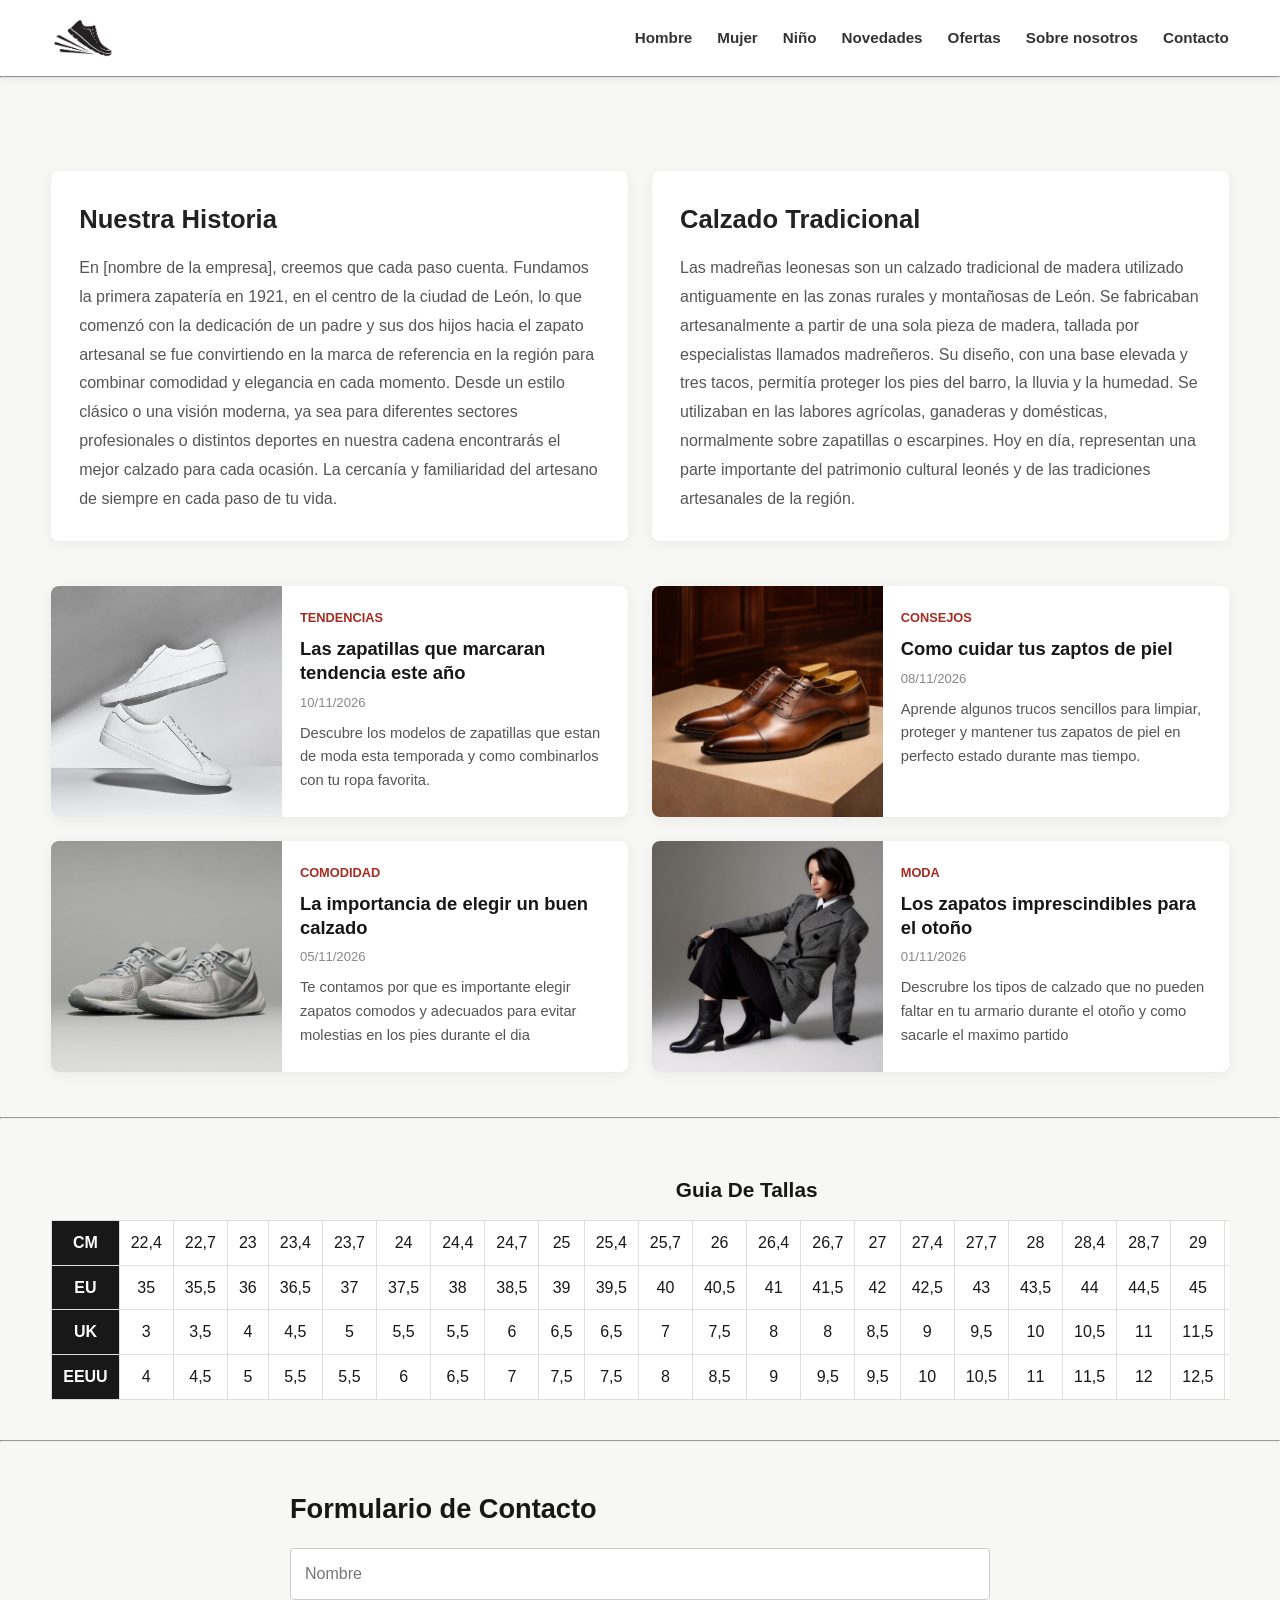
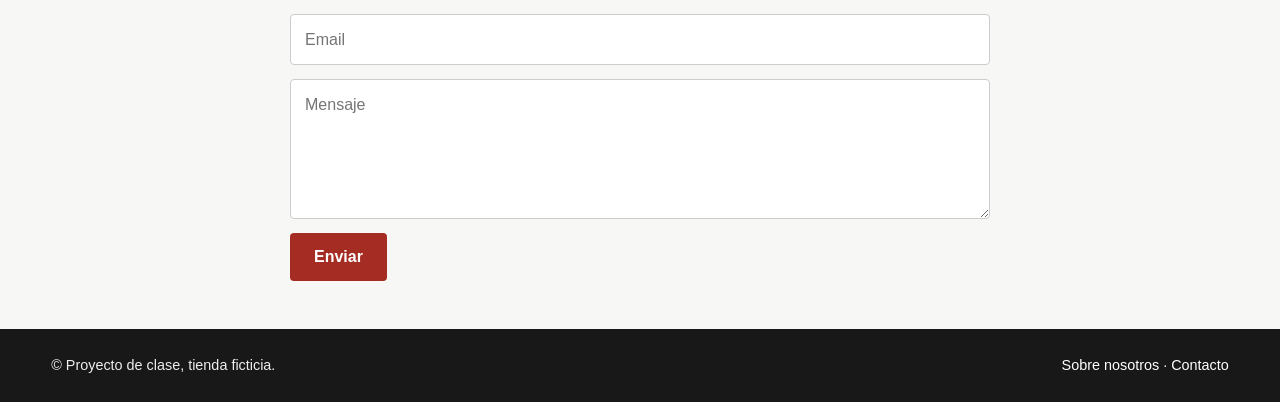
==== commit ec21a099: "Modificadas algunas rutas de imágenes y erratas." ====
--- a/vistas/nosotros.html
+++ b/vistas/nosotros.html
@@ -56,7 +56,7 @@
         </div>
 
         <div class="tarjeta">
-            <h1>Clazado Tradicional</h1>
+            <h1>Calzado Tradicional</h1>
             <p class="descripcion">
                 Las madreñas leonesas son un calzado tradicional de madera utilizado antiguamente
                 en las zonas rurales y montañosas de León. Se fabricaban artesanalmente a partir
@@ -74,7 +74,7 @@
 
             <article class="post">
                 <div class="post-imagen">
-                    <img src="./img/nosotros/1.jpg" alt="Título de la entrada 1">
+                    <img src="../media/1.jpg" alt="Título de la entrada 1">
                 </div>
                 <div class="post-info">
                     <span class="post-categoria">Tendencias</span>
@@ -89,7 +89,7 @@
             <!-- Artículo 2 -->
             <article class="post">
                 <div class="post-imagen">
-                    <img src="./img/nosotros/2.jpg" alt="Título de la entrada 2">
+                    <img src="../media/2.jpg" alt="Título de la entrada 2">
                 </div>
                 <div class="post-info">
                     <span class="post-categoria">Consejos</span>
@@ -105,7 +105,7 @@
 
             <article class="post">
                 <div class="post-imagen">
-                    <img src="./img/nosotros/3.jpg" alt="Título de la entrada 2">
+                    <img src="../media/3.jpg" alt="Título de la entrada 2">
                 </div>
                 <div class="post-info">
                     <span class="post-categoria">Comodidad</span>
@@ -119,7 +119,7 @@
 
             <article class="post">
                 <div class="post-imagen">
-                    <img src="./img/nosotros/4.jpg" alt="Título de la entrada 2">
+                    <img src="../media/4.jpg" alt="Título de la entrada 2">
                 </div>
                 <div class="post-info">
                     <span class="post-categoria">Moda</span>
--- a/css/estilosindex.css
+++ b/css/estilosindex.css
@@ -3,6 +3,10 @@
    Usar este archivo en todas las páginas:
    index.html:   ./css/estilosindex.css
    vistas/*.html: ../css/estilosindex.css
+
+   Clases de <body> por página:
+   pagina-index · pagina-ofertas · pagina-nosotros ·
+   pagina-novedades · pagina-categoria (hombre.html y mujer.html)
    ========================================================= */
 
 /* 1. RESET Y ESTILOS GENERALES */
@@ -84,7 +88,8 @@
 }
 
 nav a:hover,
-nav a:focus-visible {
+nav a:focus-visible,
+nav a[aria-current="page"] {
     color: #a52c22;
 }
 
@@ -228,24 +233,28 @@
 }
 
 /* 5. OFERTAS */
-.pagina-ofertas {
+.pagina-ofertas,
+.pagina-categoria {
     background: #f5f5f5;
     color: #222;
 }
 
 /* Título principal de ofertas */
-.pagina-ofertas .titulo {
+.pagina-ofertas .titulo,
+.pagina-categoria .titulo {
     margin-bottom: 2.5rem;
     padding: 3rem 2rem;
     background-color: #f3f3f1;
 }
 
-.pagina-ofertas .contenedor-titulo {
+.pagina-ofertas .contenedor-titulo,
+.pagina-categoria .contenedor-titulo {
     width: min(1200px, 100%);
     margin: 0 auto;
 }
 
-.pagina-ofertas .titulo h1 {
+.pagina-ofertas .titulo h1,
+.pagina-categoria .titulo h1 {
     margin-bottom: .5rem;
     color: #111111;
     font-size: clamp(2rem, 4vw, 3rem);
@@ -254,16 +263,19 @@
     text-transform: uppercase;
 }
 
-.pagina-ofertas .titulo p {
+.pagina-ofertas .titulo p,
+.pagina-categoria .titulo p {
     color: #666666;
     font-size: 1rem;
 }
 
-.pagina-ofertas .catalogo {
+.pagina-ofertas .catalogo,
+.pagina-categoria .catalogo {
     padding: 42px 0 20px;
 }
 
-.pagina-ofertas .wrap {
+.pagina-ofertas .wrap,
+.pagina-categoria .wrap {
     width: min(1200px, 90%);
     margin: 0 auto;
 }
@@ -283,13 +295,15 @@
     line-height: 1.25;
 }
 
-.pagina-ofertas .ofertas-grid {
+.pagina-ofertas .ofertas-grid,
+.pagina-categoria .productos-grid {
     display: grid;
     grid-template-columns: repeat(3, minmax(0, 1fr));
     gap: 24px;
 }
 
-.pagina-ofertas .producto {
+.pagina-ofertas .producto,
+.pagina-categoria .producto {
     overflow: hidden;
     border: 1px solid #e1e1e1;
     border-radius: 8px;
@@ -297,23 +311,27 @@
     transition: transform .2s ease, box-shadow .2s ease;
 }
 
-.pagina-ofertas .producto:hover {
+.pagina-ofertas .producto:hover,
+.pagina-categoria .producto:hover {
     transform: translateY(-4px);
     box-shadow: 0 9px 22px rgba(0, 0, 0, .09);
 }
 
-.pagina-ofertas .producto-foto {
+.pagina-ofertas .producto-foto,
+.pagina-categoria .producto-foto {
     position: relative;
 }
 
-.pagina-ofertas .imagen {
+.pagina-ofertas .imagen,
+.pagina-categoria .imagen {
     display: block;
     width: 100%;
     aspect-ratio: 4 / 3;
     object-fit: cover;
 }
 
-.pagina-ofertas .descuento {
+.pagina-ofertas .descuento,
+.pagina-categoria .descuento {
     position: absolute;
     top: 12px;
     left: 12px;
@@ -325,17 +343,20 @@
     font-weight: 700;
 }
 
-.pagina-ofertas .producto-info {
+.pagina-ofertas .producto-info,
+.pagina-categoria .producto-info {
     padding: 18px;
 }
 
-.pagina-ofertas .categoria {
+.pagina-ofertas .categoria,
+.pagina-categoria .categoria {
     margin-bottom: 6px;
     color: #777;
     font-size: .85rem;
 }
 
-.pagina-ofertas .nombre {
+.pagina-ofertas .nombre,
+.pagina-categoria .nombre {
     font-size: 1.35rem;
     line-height: 1.3;
 }
@@ -347,20 +368,23 @@
     line-height: 1.5;
 }
 
-.pagina-ofertas .precios {
+.pagina-ofertas .precios,
+.pagina-categoria .precios {
     display: flex;
     flex-wrap: wrap;
     align-items: baseline;
     gap: 8px;
 }
 
-.pagina-ofertas .precio {
+.pagina-ofertas .precio,
+.pagina-categoria .precio {
     color: #a52c22;
     font-size: 1.4rem;
     font-weight: 800;
 }
 
-.pagina-ofertas .precio-anterior {
+.pagina-ofertas .precio-anterior,
+.pagina-categoria .precio-anterior {
     color: #777;
     font-size: .95rem;
 }
@@ -545,7 +569,7 @@
     background: #7f211a;
 }
 
-/* 6. NOVEDADES */
+/* 7. NOVEDADES */
 .pagina-novedades {
     background: #fff;
     color: #111;
@@ -643,7 +667,63 @@
     font-weight: 700;
 }
 
-/* 7. RESPONSIVE */
+/* 8. CATEGORÍAS (hombre.html, mujer.html)
+   Reutilizan la cabecera .titulo y la tarjeta .producto de OFERTAS (sección 5).
+   Aquí solo van las piezas propias: valoración y botón de compra. */
+.pagina-categoria .catalogo {
+    padding: 0 0 20px;
+}
+
+.pagina-categoria .producto {
+    display: flex;
+    flex-direction: column;
+}
+
+.pagina-categoria .producto-info {
+    display: flex;
+    flex: 1;
+    flex-direction: column;
+    align-items: flex-start;
+    gap: 8px;
+}
+
+.pagina-categoria .valoracion {
+    color: #f39c12;
+    font-size: 1.05rem;
+    letter-spacing: 1px;
+}
+
+.pagina-categoria .valoracion .puntuacion {
+    margin-left: 4px;
+    color: #777;
+    font-size: .85rem;
+    letter-spacing: 0;
+}
+
+.pagina-categoria .precios {
+    margin-top: auto;
+    padding-top: 4px;
+}
+
+.pagina-categoria .comprar {
+    margin-top: 6px;
+    padding: 10px 20px;
+    border: 0;
+    border-radius: 3px;
+    background: #a52c22;
+    color: #fff;
+    font-size: .9rem;
+    font-weight: 700;
+    cursor: pointer;
+    transition: background .2s ease;
+}
+
+.pagina-categoria .comprar:hover,
+.pagina-categoria .comprar:focus-visible {
+    background: #7f211a;
+}
+
+/* 9. RESPONSIVE */
 @media (max-width: 950px) {
     header > div {
         width: 94%;
@@ -658,7 +738,8 @@
         grid-template-columns: repeat(3, minmax(0, 1fr));
     }
 
-    .pagina-ofertas .ofertas-grid {
+    .pagina-ofertas .ofertas-grid,
+    .pagina-categoria .productos-grid {
         grid-template-columns: repeat(2, minmax(0, 1fr));
     }
 
@@ -718,11 +799,13 @@
         height: 135px;
     }
 
-    .pagina-ofertas .titulo {
+    .pagina-ofertas .titulo,
+    .pagina-categoria .titulo {
         padding: 2.25rem 1.25rem;
     }
 
-    .pagina-ofertas .ofertas-grid {
+    .pagina-ofertas .ofertas-grid,
+    .pagina-categoria .productos-grid {
         grid-template-columns: 1fr;
     }
 
